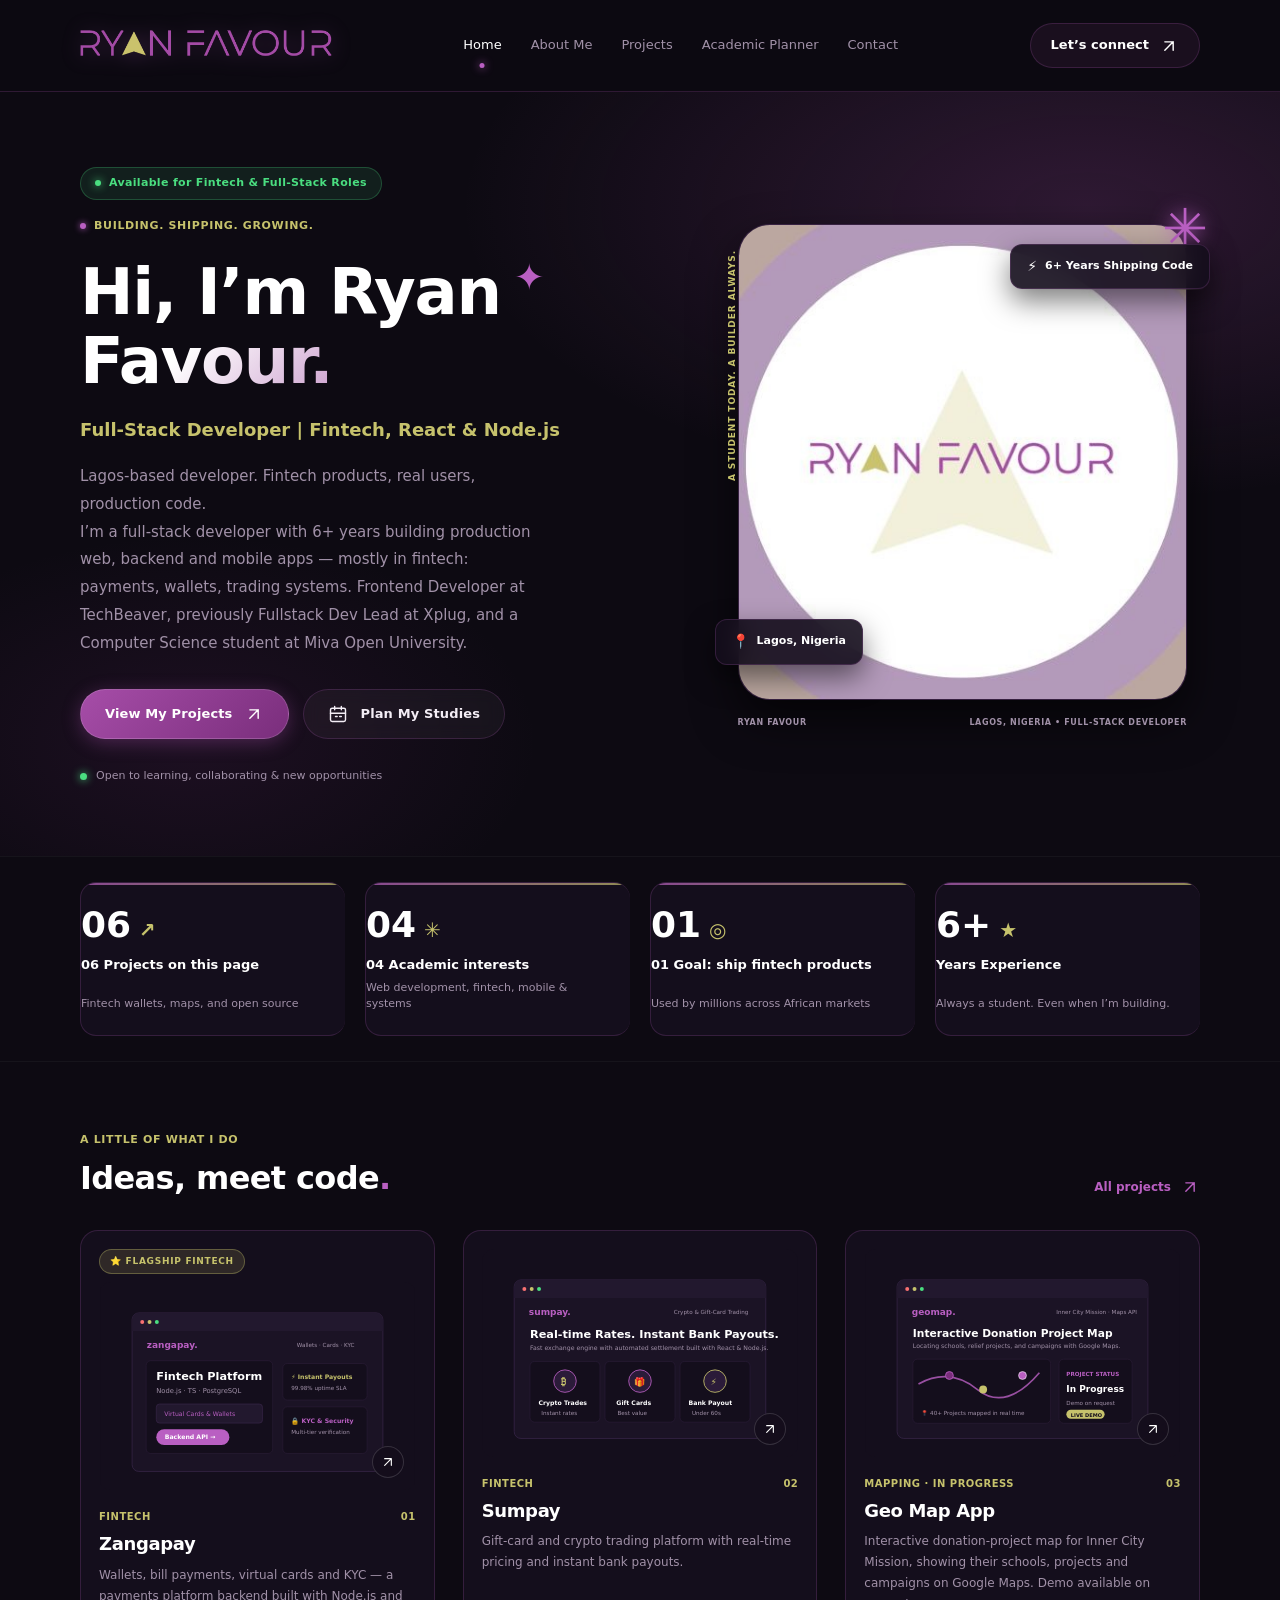
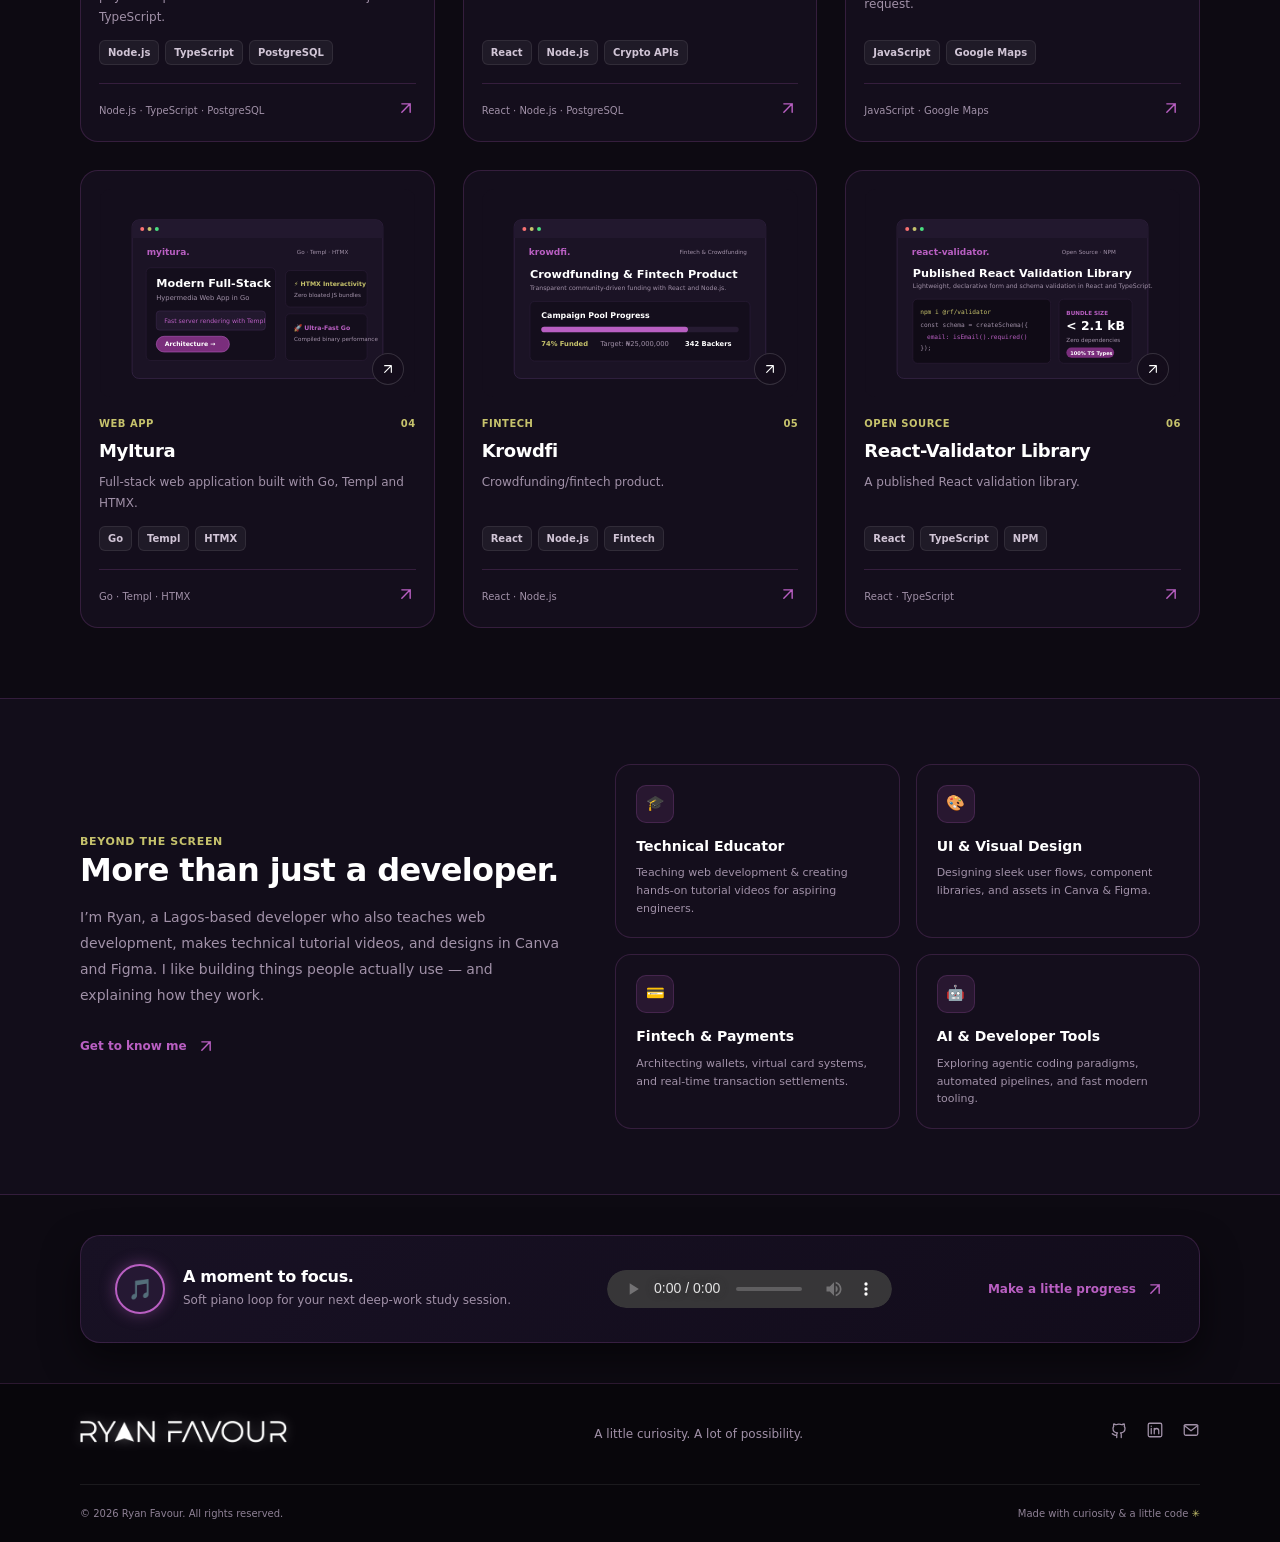
==== index.html @ 74efa4f0 "feat: rebrand portfolio and redesign layout - Rebrand site content for Ryan Favour - Redesign theme " ====
<!doctype html>
<html lang="en">
    <head>
        <meta charset="UTF-8" />
        <meta name="viewport" content="width=device-width, initial-scale=1.0" />
        <title>Ryan Favour — Full-Stack Developer | Fintech, React & Node.js</title>
        <meta
            name="description"
            content="Portfolio of Ryan Favour, a full-stack developer with 6+ years building fintech, web, and mobile products."
        />
        <meta
            property="og:title"
            content="Ryan Favour — Full-Stack Developer | Fintech, React & Node.js"
        />
        <meta
            property="og:description"
            content="Portfolio of Ryan Favour, a full-stack developer with 6+ years building fintech, web, and mobile products."
        />
        <meta property="og:type" content="website" />
        <meta name="twitter:card" content="summary_large_image" />
        <link rel="icon" href="images/badge.jpg" />
        <link rel="icon" href="images/favicon.svg" type="image/svg+xml" />
        <link rel="stylesheet" href="css/style.css" />
        <script src="js/script.js" defer></script>
    </head>
    <body>
        <a class="skip-link" href="#main">Skip to content</a>
        <header class="site-header">
            <div class="container nav-wrap">
                <a class="brand" href="/" aria-label="Ryan Favour">
                    <img src="images/logo.png" alt="Ryan Favour" class="site-logo" />
                </a>
                <button
                    class="menu-toggle"
                    aria-label="Open navigation"
                    aria-expanded="false"
                >
                    <svg
                        viewBox="0 0 24 24"
                        width="20"
                        height="20"
                        fill="none"
                        stroke="currentColor"
                        stroke-width="1.7"
                        stroke-linecap="round"
                        stroke-linejoin="round"
                        aria-hidden="true"
                    >
                        <path d="M4 6h16M4 12h16M4 18h16" />
                    </svg>
                </button>
                <nav aria-label="Main navigation">
                    <a href="/" aria-current="page">Home</a>
                    <a href="/html/about.html">About Me</a>
                    <a href="/html/projects.html">Projects</a>
                    <a href="/html/planner.html">Academic Planner</a>
                    <a href="/html/contact.html">Contact</a>
                </nav>
                <a class="nav-cta" href="/html/contact.html">
                    Let’s connect
                    <svg
                        viewBox="0 0 24 24"
                        width="20"
                        height="20"
                        fill="none"
                        stroke="currentColor"
                        stroke-width="1.7"
                        stroke-linecap="round"
                        stroke-linejoin="round"
                        aria-hidden="true"
                    >
                        <path d="M7 17 17 7M7 7h10v10" />
                    </svg>
                </a>
            </div>
        </header>
        <main id="main">
            <!-- Welcome Hero Section -->
            <section class="home-hero">
                <div class="container hero-grid">
                    <div class="hero-copy">
                        <div class="status-pill">
                            <span class="pulsing-dot"></span>
                            Available for Fintech &amp; Full-Stack Roles
                        </div>
                        <div class="eyebrow">
                            <span></span>BUILDING. SHIPPING. GROWING.
                        </div>
                        <h1>
                            Hi, I’m Ryan<span class="wave">✦</span><br /><span
                                class="surname"
                                >Favour<span class="blue-dot">.</span></span
                            >
                        </h1>
                        <div class="hero-role">
                            Full-Stack Developer | Fintech, React & Node.js
                        </div>
                        <p>
                            Lagos-based developer. Fintech products, real users, production code.<br />
                            I’m a full-stack developer with 6+ years building production web, backend and mobile apps — mostly in fintech: payments, wallets, trading systems. Frontend Developer at TechBeaver, previously Fullstack Dev Lead at Xplug, and a Computer Science student at Miva Open University.
                        </p>
                        <div class="hero-actions">
                            <a class="button primary" href="/html/projects.html">
                                View My Projects
                                <svg
                                    viewBox="0 0 24 24"
                                    width="20"
                                    height="20"
                                    fill="none"
                                    stroke="currentColor"
                                    stroke-width="1.7"
                                    stroke-linecap="round"
                                    stroke-linejoin="round"
                                    aria-hidden="true"
                                >
                                    <path d="M7 17 17 7M7 7h10v10" />
                                </svg>
                            </a>
                            <a class="button secondary" href="/html/planner.html">
                                <svg
                                    viewBox="0 0 24 24"
                                    width="20"
                                    height="20"
                                    fill="none"
                                    stroke="currentColor"
                                    stroke-width="1.7"
                                    stroke-linecap="round"
                                    stroke-linejoin="round"
                                    aria-hidden="true"
                                >
                                    <rect
                                        x="3"
                                        y="5"
                                        width="18"
                                        height="16"
                                        rx="2"
                                    />
                                    <path
                                        d="M16 3v4M8 3v4M3 11h18m-12 4h2m3 0h2"
                                    />
                                </svg>
                                Plan My Studies
                            </a>
                        </div>
                        <div class="hero-note">
                            <span class="status-dot"></span>Open to learning,
                            collaborating & new opportunities
                        </div>
                    </div>
                    <div class="portrait-wrap">
                        <div class="portrait-label">
                            A STUDENT TODAY. A BUILDER ALWAYS.
                        </div>
                        <div class="floating-badge badge-top">
                            <span class="badge-icon">⚡</span> 6+ Years Shipping Code
                        </div>
                        <img
                            class="portrait"
                            src="images/badge.jpg"
                            alt="Ryan Favour logo mark"
                            width="1024"
                            height="1024"
                            fetchpriority="high"
                        />
                        <div class="floating-badge badge-bottom">
                            <span class="badge-icon">📍</span> Lagos, Nigeria
                        </div>
                        <span class="portrait-spark">✳</span>
                        <div class="photo-caption">
                            <span>RYAN FAVOUR</span>
                            <span>LAGOS, NIGERIA • FULL-STACK DEVELOPER</span>
                        </div>
                    </div>
                </div>
            </section>

            <!-- Modular Metric Dashboard -->
            <section class="stats-strip">
                <div class="container stats-grid">
                    <div class="metric-tile">
                        <div>
                            <strong>06<span>↗</span></strong>
                            <div class="tile-title">06 Projects on this page</div>
                        </div>
                        <div class="tile-desc">Fintech wallets, maps, and open source</div>
                    </div>
                    <div class="metric-tile">
                        <div>
                            <strong>04<span>✳</span></strong>
                            <div class="tile-title">04 Academic interests</div>
                        </div>
                        <div class="tile-desc">Web development, fintech, mobile &amp; systems</div>
                    </div>
                    <div class="metric-tile">
                        <div>
                            <strong>01<span>◎</span></strong>
                            <div class="tile-title">01 Goal: ship fintech products</div>
                        </div>
                        <div class="tile-desc">Used by millions across African markets</div>
                    </div>
                    <div class="metric-tile">
                        <div>
                            <strong>6+<span>★</span></strong>
                            <div class="tile-title">Years Experience</div>
                        </div>
                        <div class="tile-desc">Always a student. Even when I’m building.</div>
                    </div>
                </div>
            </section>

            <!-- Featured Projects Bento Grid -->
            <section class="container section">
                <div class="section-heading">
                    <div>
                        <div class="eyebrow">A LITTLE OF WHAT I DO</div>
                        <h2>Ideas, meet code<span class="blue-dot">.</span></h2>
                    </div>
                    <a class="text-link" href="/html/projects.html">
                        All projects
                        <svg
                            viewBox="0 0 24 24"
                            width="20"
                            height="20"
                            fill="none"
                            stroke="currentColor"
                            stroke-width="1.7"
                            stroke-linecap="round"
                            stroke-linejoin="round"
                            aria-hidden="true"
                        >
                            <path d="M7 17 17 7M7 7h10v10" />
                        </svg>
                    </a>
                </div>
                <div class="project-grid">
                    <article class="project-card">
                        <span class="flagship-tag">⭐ FLAGSHIP FINTECH</span>
                        <a
                            href="/html/projects.html?project=0"
                            class="project-image-link"
                            aria-label="View Zangapay"
                        >
                            <img
                                src="images/project1.svg"
                                alt="Preview of Zangapay"
                                width="640"
                                height="420"
                                loading="lazy"
                            />
                            <span class="image-arrow">
                                <svg
                                    viewBox="0 0 24 24"
                                    width="20"
                                    height="20"
                                    fill="none"
                                    stroke="currentColor"
                                    stroke-width="1.7"
                                    stroke-linecap="round"
                                    stroke-linejoin="round"
                                    aria-hidden="true"
                                >
                                    <path d="M7 17 17 7M7 7h10v10" />
                                </svg>
                            </span>
                        </a>
                        <div class="project-meta">
                            <span>Fintech</span><span>01</span>
                        </div>
                        <h3>
                            <a href="/html/projects.html?project=0">Zangapay</a>
                        </h3>
                        <p>
                            Wallets, bill payments, virtual cards and KYC — a payments platform backend built with Node.js and TypeScript.
                        </p>
                        <div class="tech-badges">
                            <span class="tech-tag">Node.js</span>
                            <span class="tech-tag">TypeScript</span>
                            <span class="tech-tag">PostgreSQL</span>
                        </div>
                        <div class="project-bottom">
                            <span>Node.js · TypeScript · PostgreSQL</span>
                            <a
                                href="/html/projects.html?project=0"
                                aria-label="View Zangapay"
                            >
                                <svg
                                    viewBox="0 0 24 24"
                                    width="20"
                                    height="20"
                                    fill="none"
                                    stroke="currentColor"
                                    stroke-width="1.7"
                                    stroke-linecap="round"
                                    stroke-linejoin="round"
                                    aria-hidden="true"
                                >
                                    <path d="M7 17 17 7M7 7h10v10" />
                                </svg>
                            </a>
                        </div>
                    </article>
                    <article class="project-card">
                        <a
                            href="/html/projects.html?project=1"
                            class="project-image-link"
                            aria-label="View Sumpay"
                        >
                            <img
                                src="images/project2.svg"
                                alt="Preview of Sumpay"
                                width="640"
                                height="420"
                                loading="lazy"
                            />
                            <span class="image-arrow">
                                <svg
                                    viewBox="0 0 24 24"
                                    width="20"
                                    height="20"
                                    fill="none"
                                    stroke="currentColor"
                                    stroke-width="1.7"
                                    stroke-linecap="round"
                                    stroke-linejoin="round"
                                    aria-hidden="true"
                                >
                                    <path d="M7 17 17 7M7 7h10v10" />
                                </svg>
                            </span>
                        </a>
                        <div class="project-meta">
                            <span>Fintech</span><span>02</span>
                        </div>
                        <h3>
                            <a href="/html/projects.html?project=1">Sumpay</a>
                        </h3>
                        <p>
                            Gift-card and crypto trading platform with real-time pricing and instant bank payouts.
                        </p>
                        <div class="tech-badges">
                            <span class="tech-tag">React</span>
                            <span class="tech-tag">Node.js</span>
                            <span class="tech-tag">Crypto APIs</span>
                        </div>
                        <div class="project-bottom">
                            <span>React · Node.js · PostgreSQL</span>
                            <a
                                href="/html/projects.html?project=1"
                                aria-label="View Sumpay"
                            >
                                <svg
                                    viewBox="0 0 24 24"
                                    width="20"
                                    height="20"
                                    fill="none"
                                    stroke="currentColor"
                                    stroke-width="1.7"
                                    stroke-linecap="round"
                                    stroke-linejoin="round"
                                    aria-hidden="true"
                                >
                                    <path d="M7 17 17 7M7 7h10v10" />
                                </svg>
                            </a>
                        </div>
                    </article>
                    <article class="project-card">
                        <a
                            href="/html/projects.html?project=2"
                            class="project-image-link"
                            aria-label="View Geo Map App"
                        >
                            <img
                                src="images/project3.svg"
                                alt="Preview of Geo Map App"
                                width="640"
                                height="420"
                                loading="lazy"
                            />
                            <span class="image-arrow">
                                <svg
                                    viewBox="0 0 24 24"
                                    width="20"
                                    height="20"
                                    fill="none"
                                    stroke="currentColor"
                                    stroke-width="1.7"
                                    stroke-linecap="round"
                                    stroke-linejoin="round"
                                    aria-hidden="true"
                                >
                                    <path d="M7 17 17 7M7 7h10v10" />
                                </svg>
                            </span>
                        </a>
                        <div class="project-meta">
                            <span>Mapping · In Progress</span><span>03</span>
                        </div>
                        <h3>
                            <a href="/html/projects.html?project=2">Geo Map App</a>
                        </h3>
                        <p>
                            Interactive donation-project map for Inner City Mission, showing their schools, projects and campaigns on Google Maps. Demo available on request.
                        </p>
                        <div class="tech-badges">
                            <span class="tech-tag">JavaScript</span>
                            <span class="tech-tag">Google Maps</span>
                        </div>
                        <div class="project-bottom">
                            <span>JavaScript · Google Maps</span>
                            <a
                                href="/html/projects.html?project=2"
                                aria-label="View Geo Map App"
                            >
                                <svg
                                    viewBox="0 0 24 24"
                                    width="20"
                                    height="20"
                                    fill="none"
                                    stroke="currentColor"
                                    stroke-width="1.7"
                                    stroke-linecap="round"
                                    stroke-linejoin="round"
                                    aria-hidden="true"
                                >
                                    <path d="M7 17 17 7M7 7h10v10" />
                                </svg>
                            </a>
                        </div>
                    </article>
                    <article class="project-card">
                        <a
                            href="/html/projects.html?project=3"
                            class="project-image-link"
                            aria-label="View MyItura"
                        >
                            <img
                                src="images/project4.svg"
                                alt="Preview of MyItura"
                                width="640"
                                height="420"
                                loading="lazy"
                            />
                            <span class="image-arrow">
                                <svg
                                    viewBox="0 0 24 24"
                                    width="20"
                                    height="20"
                                    fill="none"
                                    stroke="currentColor"
                                    stroke-width="1.7"
                                    stroke-linecap="round"
                                    stroke-linejoin="round"
                                    aria-hidden="true"
                                >
                                    <path d="M7 17 17 7M7 7h10v10" />
                                </svg>
                            </span>
                        </a>
                        <div class="project-meta">
                            <span>Web app</span><span>04</span>
                        </div>
                        <h3>
                            <a href="/html/projects.html?project=3">MyItura</a>
                        </h3>
                        <p>
                            Full-stack web application built with Go, Templ and HTMX.
                        </p>
                        <div class="tech-badges">
                            <span class="tech-tag">Go</span>
                            <span class="tech-tag">Templ</span>
                            <span class="tech-tag">HTMX</span>
                        </div>
                        <div class="project-bottom">
                            <span>Go · Templ · HTMX</span>
                            <a
                                href="/html/projects.html?project=3"
                                aria-label="View MyItura"
                            >
                                <svg
                                    viewBox="0 0 24 24"
                                    width="20"
                                    height="20"
                                    fill="none"
                                    stroke="currentColor"
                                    stroke-width="1.7"
                                    stroke-linecap="round"
                                    stroke-linejoin="round"
                                    aria-hidden="true"
                                >
                                    <path d="M7 17 17 7M7 7h10v10" />
                                </svg>
                            </a>
                        </div>
                    </article>
                    <article class="project-card">
                        <a
                            href="/html/projects.html?project=4"
                            class="project-image-link"
                            aria-label="View Krowdfi"
                        >
                            <img
                                src="images/project5.svg"
                                alt="Preview of Krowdfi"
                                width="640"
                                height="420"
                                loading="lazy"
                            />
                            <span class="image-arrow">
                                <svg
                                    viewBox="0 0 24 24"
                                    width="20"
                                    height="20"
                                    fill="none"
                                    stroke="currentColor"
                                    stroke-width="1.7"
                                    stroke-linecap="round"
                                    stroke-linejoin="round"
                                    aria-hidden="true"
                                >
                                    <path d="M7 17 17 7M7 7h10v10" />
                                </svg>
                            </span>
                        </a>
                        <div class="project-meta">
                            <span>Fintech</span><span>05</span>
                        </div>
                        <h3>
                            <a href="/html/projects.html?project=4">Krowdfi</a>
                        </h3>
                        <p>
                            Crowdfunding/fintech product.
                        </p>
                        <div class="tech-badges">
                            <span class="tech-tag">React</span>
                            <span class="tech-tag">Node.js</span>
                            <span class="tech-tag">Fintech</span>
                        </div>
                        <div class="project-bottom">
                            <span>React · Node.js</span>
                            <a
                                href="/html/projects.html?project=4"
                                aria-label="View Krowdfi"
                            >
                                <svg
                                    viewBox="0 0 24 24"
                                    width="20"
                                    height="20"
                                    fill="none"
                                    stroke="currentColor"
                                    stroke-width="1.7"
                                    stroke-linecap="round"
                                    stroke-linejoin="round"
                                    aria-hidden="true"
                                >
                                    <path d="M7 17 17 7M7 7h10v10" />
                                </svg>
                            </a>
                        </div>
                    </article>
                    <article class="project-card">
                        <a
                            href="/html/projects.html?project=5"
                            class="project-image-link"
                            aria-label="View React-Validator Library"
                        >
                            <img
                                src="images/project6.svg"
                                alt="Preview of React-Validator Library"
                                width="640"
                                height="420"
                                loading="lazy"
                            />
                            <span class="image-arrow">
                                <svg
                                    viewBox="0 0 24 24"
                                    width="20"
                                    height="20"
                                    fill="none"
                                    stroke="currentColor"
                                    stroke-width="1.7"
                                    stroke-linecap="round"
                                    stroke-linejoin="round"
                                    aria-hidden="true"
                                >
                                    <path d="M7 17 17 7M7 7h10v10" />
                                </svg>
                            </span>
                        </a>
                        <div class="project-meta">
                            <span>Open source</span><span>06</span>
                        </div>
                        <h3>
                            <a href="/html/projects.html?project=5">React-Validator Library</a>
                        </h3>
                        <p>
                            A published React validation library.
                        </p>
                        <div class="tech-badges">
                            <span class="tech-tag">React</span>
                            <span class="tech-tag">TypeScript</span>
                            <span class="tech-tag">NPM</span>
                        </div>
                        <div class="project-bottom">
                            <span>React · TypeScript</span>
                            <a
                                href="/html/projects.html?project=5"
                                aria-label="View React-Validator Library"
                            >
                                <svg
                                    viewBox="0 0 24 24"
                                    width="20"
                                    height="20"
                                    fill="none"
                                    stroke="currentColor"
                                    stroke-width="1.7"
                                    stroke-linecap="round"
                                    stroke-linejoin="round"
                                    aria-hidden="true"
                                >
                                    <path d="M7 17 17 7M7 7h10v10" />
                                </svg>
                            </a>
                        </div>
                    </article>
                </div>
            </section>

            <!-- Creative Bento Grid ("More than just a developer") -->
            <section class="about-band">
                <div class="container about-band-grid">
                    <div>
                        <div class="eyebrow">BEYOND THE SCREEN</div>
                        <h2>More than just a developer.</h2>
                        <p>
                            I’m Ryan, a Lagos-based developer who also teaches web development, makes technical tutorial videos, and designs in Canva and Figma. I like building things people actually use — and explaining how they work.
                        </p>
                        <a class="text-link" href="/html/about.html">
                            Get to know me
                            <svg
                                viewBox="0 0 24 24"
                                width="20"
                                height="20"
                                fill="none"
                                stroke="currentColor"
                                stroke-width="1.7"
                                stroke-linecap="round"
                                stroke-linejoin="round"
                                aria-hidden="true"
                            >
                                <path d="M7 17 17 7M7 7h10v10" />
                            </svg>
                        </a>
                    </div>
                    <div class="bento-grid">
                        <div class="bento-card">
                            <div class="bento-card-icon">🎓</div>
                            <h4>Technical Educator</h4>
                            <p>Teaching web development &amp; creating hands-on tutorial videos for aspiring engineers.</p>
                        </div>
                        <div class="bento-card">
                            <div class="bento-card-icon">🎨</div>
                            <h4>UI &amp; Visual Design</h4>
                            <p>Designing sleek user flows, component libraries, and assets in Canva &amp; Figma.</p>
                        </div>
                        <div class="bento-card">
                            <div class="bento-card-icon">💳</div>
                            <h4>Fintech &amp; Payments</h4>
                            <p>Architecting wallets, virtual card systems, and real-time transaction settlements.</p>
                        </div>
                        <div class="bento-card">
                            <div class="bento-card-icon">🤖</div>
                            <h4>AI &amp; Developer Tools</h4>
                            <p>Exploring agentic coding paradigms, automated pipelines, and fast modern tooling.</p>
                        </div>
                    </div>
                </div>
            </section>

            <!-- Studio Lounge Audio Player Widget -->
            <section class="container">
                <div class="audio-card">
                    <div class="study-copy">
                        <div class="audio-disc">
                            <span class="disc-spin">🎵</span>
                        </div>
                        <div>
                            <h3>A moment to focus.</h3>
                            <p>Soft piano loop for your next deep-work study session.</p>
                        </div>
                    </div>
                    <audio
                        controls
                        preload="metadata"
                        aria-label="Play calm study music"
                    >
                        <source src="audio/study-music.wav" type="audio/wav" />
                        Your browser does not support audio playback.
                    </audio>
                    <a href="/html/planner.html" class="text-link">
                        Make a little progress
                        <svg
                            viewBox="0 0 24 24"
                            width="20"
                            height="20"
                            fill="none"
                            stroke="currentColor"
                            stroke-width="1.7"
                            stroke-linecap="round"
                            stroke-linejoin="round"
                            aria-hidden="true"
                        >
                            <path d="M7 17 17 7M7 7h10v10" />
                        </svg>
                    </a>
                </div>
            </section>
        </main>
        <footer>
            <div class="container footer-top">
                <a class="brand" href="/" aria-label="Ryan Favour">
                    <img src="images/logo.png" alt="Ryan Favour" class="site-logo" />
                </a>
                <p>A little curiosity. A lot of possibility.</p>
                <div class="socials">
                    <a
                        href="https://github.com/"
                        target="_blank"
                        rel="noopener"
                        aria-label="GitHub"
                    >
                        <svg
                            viewBox="0 0 24 24"
                            width="20"
                            height="20"
                            fill="none"
                            stroke="currentColor"
                            stroke-width="1.7"
                            stroke-linecap="round"
                            stroke-linejoin="round"
                            aria-hidden="true"
                        >
                            <path
                                d="M9 19c-4 1-4-2-6-2m12 5v-4c0-1-.2-2-1-2 4-.5 6-2 6-6a5 5 0 0 0-1-3c.4-1 .4-2 0-3-2 0-3 1-3 1a12 12 0 0 0-8 0S6 4 5 4c-.4 1-.4 2 0 3a5 5 0 0 0-1 3c0 4 2 5.5 6 6-.8.5-1 1-1 2v4"
                            />
                        </svg>
                    </a>
                    <a
                        href="https://www.linkedin.com/"
                        target="_blank"
                        rel="noopener"
                        aria-label="LinkedIn"
                    >
                        <svg
                            viewBox="0 0 24 24"
                            width="20"
                            height="20"
                            fill="none"
                            stroke="currentColor"
                            stroke-width="1.7"
                            stroke-linecap="round"
                            stroke-linejoin="round"
                            aria-hidden="true"
                        >
                            <rect x="3" y="3" width="18" height="18" rx="2" />
                            <path
                                d="M7 10v7M7 7v.1M11 17v-7m0 3c0-4 6-4 6 0v4"
                            />
                        </svg>
                    </a>
                    <a href="/html/contact.html" aria-label="Contact Ryan">
                        <svg
                            viewBox="0 0 24 24"
                            width="20"
                            height="20"
                            fill="none"
                            stroke="currentColor"
                            stroke-width="1.7"
                            stroke-linecap="round"
                            stroke-linejoin="round"
                            aria-hidden="true"
                        >
                            <rect x="3" y="5" width="18" height="14" rx="2" />
                            <path d="m3 6 9 7 9-7" />
                        </svg>
                    </a>
                </div>
            </div>
            <div class="container footer-bottom">
                <span>© <span class="year">2026</span> Ryan Favour. All rights reserved.</span>
                <span>Made with curiosity & a little code <span class="blue-star">✳</span></span>
            </div>
        </footer>
    </body>
</html>
---- css/style.css ----
/* Ryan Favour design system — Dark Mode. */
:root {
  --background: #0d0a12;
  --foreground: #f4eef6;
  --muted: #a191a8;
  --primary: #b95fc2;
  --primary-deep: #7A2E7C;
  --primary-soft: rgba(185, 95, 194, 0.12);
  --portrait: #171120;
  --accent: #C6C26C;
  --border: rgba(185, 95, 194, 0.2);
  --card: #140e1c;
  --card-hover: #1c1426;
  --success: #4ade80;
  --danger: #f87171;
  --shadow: 0 16px 36px rgba(0, 0, 0, 0.6), 0 0 24px rgba(166, 77, 168, 0.1);
  --font: system-ui, -apple-system, BlinkMacSystemFont, 'Segoe UI', Roboto, 'Helvetica Neue', Arial, sans-serif;
  --radius: 14px;
}
* { box-sizing: border-box; }
html { scroll-behavior: smooth; color-scheme: dark; }
body { margin: 0; color: var(--foreground); background: var(--background); font: 15px/1.7 var(--font); }
button,input,textarea,select { font: inherit; }
a { color: inherit; text-decoration: none; }
button,a,input,select,textarea { -webkit-tap-highlight-color: transparent; }
button { cursor: pointer; }
button:focus-visible,a:focus-visible { outline: 3px solid var(--primary); outline-offset: 5px; }
button svg,a svg { flex-shrink: 0; }
img { display: block; max-width: 100%; height: auto; }
h1,h2,h3,p { margin: 0; }
h1,h2,h3 { letter-spacing: -0.02em; line-height: 1.2; color: #ffffff; }
h2 { font-size: 32px; font-weight: 700; }
h3 { font-size: 19px; font-weight: 650; }
p { color: var(--muted); }
.container { width: min(1120px, calc(100% - 96px)); margin-inline: auto; }
.skip-link { position: fixed; top: -100px; left: 20px; z-index: 100; background: var(--primary-deep); color: #ffffff; padding: 10px 20px; border-radius: 9999px; }
.skip-link:focus { top: 10px; }
.site-header { background: rgba(13, 10, 18, 0.88); backdrop-filter: blur(14px); -webkit-backdrop-filter: blur(14px); border-bottom: 1px solid var(--border); position: sticky; top: 0; z-index: 20; }
.nav-wrap { height: 91px; display: flex; align-items: center; justify-content: space-between; gap: 25px; }
.brand { display: inline-flex; align-items: center; gap: 9px; font-size: 25px; line-height: 1; font-weight: 750; }
.site-logo { height: 34px; width: auto; max-width: 100%; display: block; object-fit: contain; filter: drop-shadow(0 2px 10px rgba(185, 95, 194, 0.3)); }
.brand-mark { display: inline-flex; position: relative; justify-content: center; align-items: center; width: 35px; height: 35px; border-radius: 10px; background: var(--primary-deep); color: #ffffff; font-size: 26px; }
.brand-mark span { color: var(--accent); }
.brand-dot { margin-left: -9px; color: var(--primary); }
nav { display: flex; align-items: center; gap: 29px; font-size: 13px; font-weight: 500; }
nav a { position: relative; padding: 34px 0; color: var(--muted); transition: color .2s; }
nav a:hover,nav a[aria-current] { color: #ffffff; }
nav a[aria-current]:after { content: ''; position: absolute; bottom: 23px; left: 50%; transform: translateX(-50%); width: 5px; height: 5px; border-radius: 50%; background: var(--primary); box-shadow: 0 0 8px var(--primary); }
.nav-cta { display: inline-flex; gap: 10px; align-items: center; font-size: 13px; font-weight: 600; border: 1px solid var(--border); padding: 10px 20px; border-radius: 9999px; color: #ffffff; background: rgba(185, 95, 194, 0.08); transition: all .25s ease; }
.nav-cta:hover { background: var(--primary); border-color: var(--primary); box-shadow: 0 0 16px rgba(185, 95, 194, 0.4); transform: translateY(-1px); }
.menu-toggle { display: none; background: none; border: 0; padding: 9px; color: #ffffff; }
.eyebrow { display: flex; align-items: center; gap: 8px; font-size: 11px; font-weight: 650; letter-spacing: 0.06em; line-height: 1.5; color: var(--accent); text-transform: uppercase; }
.eyebrow>span { width: 6px; height: 6px; border-radius: 50%; background: var(--primary); box-shadow: 0 0 6px var(--primary); }

/* Live Status Pill */
.status-pill { display: inline-flex; align-items: center; gap: 8px; background: rgba(74, 222, 128, 0.1); border: 1px solid rgba(74, 222, 128, 0.25); color: #4ade80; font-size: 11px; font-weight: 600; padding: 6px 14px; border-radius: 9999px; margin-bottom: 18px; letter-spacing: 0.03em; }
.pulsing-dot { width: 6px; height: 6px; border-radius: 50%; background: #4ade80; box-shadow: 0 0 8px #4ade80; animation: pulse 2s infinite; }
@keyframes pulse {
  0% { transform: scale(0.95); box-shadow: 0 0 0 0 rgba(74, 222, 128, 0.7); }
  70% { transform: scale(1); box-shadow: 0 0 0 6px rgba(74, 222, 128, 0); }
  100% { transform: scale(0.95); box-shadow: 0 0 0 0 rgba(74, 222, 128, 0); }
}

.home-hero { padding: 75px 0 70px; background: radial-gradient(ellipse 70% 55% at 85% 15%, rgba(166, 77, 168, 0.22) 0%, transparent 70%), radial-gradient(ellipse 45% 45% at 15% 85%, rgba(122, 46, 124, 0.15) 0%, transparent 60%); }
.hero-grid { display: grid; grid-template-columns: 1.2fr 1fr; gap: 74px; align-items: center; }
.hero-copy h1 { font-size: 64px; line-height: 1.08; font-weight: 750; margin: 24px 0 19px; }
.hero-copy h1 .surname { background: linear-gradient(135deg, #ffffff 40%, #cca0ce 100%); -webkit-background-clip: text; -webkit-text-fill-color: transparent; }
.wave { color: var(--primary); font-size: 37px; vertical-align: top; margin-left: 13px; display: inline-block; animation: welcome 1.6s ease-out; }
.blue-dot { color: var(--primary); }
.blue-star { color: var(--accent); }
.hero-role { font-size: 18px; font-weight: 600; margin-bottom: 17px; color: var(--accent); }
.hero-copy p { font-size: 15px; line-height: 1.85; max-width: 460px; color: var(--muted); }
.hero-actions { display: flex; align-items: center; gap: 14px; margin-top: 32px; }
.button { border-radius: 9999px; min-height: 48px; padding: 13px 24px; border: 1px solid transparent; display: inline-flex; align-items: center; justify-content: center; gap: 12px; font-size: 13px; font-weight: 650; letter-spacing: 0.01em; transition: all .25s ease; }
.button:hover { transform: translateY(-2px); }
.primary { background: linear-gradient(135deg, #A64DA8 0%, #7A2E7C 100%); color: #ffffff; box-shadow: 0 4px 18px rgba(166, 77, 168, 0.35); border-color: rgba(255, 255, 255, 0.15); }
.primary:hover { background: linear-gradient(135deg, #b95fc2 0%, #8c388e 100%); border-color: var(--accent); box-shadow: 0 8px 24px rgba(166, 77, 168, 0.5); }
.secondary { background: rgba(255, 255, 255, 0.04); border-color: var(--border); color: #f4eef6; backdrop-filter: blur(8px); }
.secondary:hover { background: var(--primary-soft); border-color: var(--primary); color: #ffffff; }
.hero-note { display: flex; gap: 9px; align-items: center; font-size: 11px; color: var(--muted); margin-top: 28px; }
.status-dot { width: 7px; height: 7px; border-radius: 50%; background: var(--success); box-shadow: 0 0 8px var(--success); flex-shrink: 0; }

/* Portrait wrap & Floating Tech Badges */
.portrait-wrap { position: relative; padding: 0 13px; }
.portrait { width: 100%; aspect-ratio: 1 / 1.06; object-fit: cover; border-radius: 32px; background: var(--portrait); border: 1px solid var(--border); box-shadow: 0 20px 45px rgba(0, 0, 0, 0.6); }
.portrait-label { font-size: 9px; font-weight: 600; letter-spacing: 0.1em; color: var(--accent); position: absolute; top: 26px; left: 0; transform: rotate(-90deg) translateX(-100%); transform-origin: top left; }
.floating-badge { position: absolute; display: inline-flex; align-items: center; gap: 8px; background: rgba(20, 14, 28, 0.9); border: 1px solid var(--border); backdrop-filter: blur(12px); color: #ffffff; font-size: 11px; font-weight: 650; padding: 10px 16px; border-radius: 12px; box-shadow: 0 12px 28px rgba(0, 0, 0, 0.5); z-index: 2; }
.floating-badge.badge-top { top: 20px; right: -10px; }
.floating-badge.badge-bottom { bottom: 65px; left: -10px; }
.badge-icon { font-size: 14px; }
.portrait-sticker { display: none; } /* Replaced with modern floating-badge */
.portrait-spark { position: absolute; top: -22px; right: -8px; color: var(--primary); font-size: 55px; line-height: 1; text-shadow: 0 0 18px var(--primary); }
.photo-caption { display: flex; justify-content: space-between; gap: 8px; margin-top: 16px; font-size: 8px; font-weight: 600; letter-spacing: 0.08em; color: var(--muted); }

/* Modular Stats Metric Tiles */
.stats-strip { background: transparent; padding-block: 25px; border-top: 1px solid rgba(255, 255, 255, 0.04); border-bottom: 1px solid rgba(255, 255, 255, 0.04); }
.stats-grid { display: grid; grid-template-columns: repeat(4, 1fr); gap: 20px; padding-block: 0; align-items: stretch; }
.metric-tile { background: var(--card); border: 1px solid var(--border); border-radius: 16px; padding: 22px 20px; position: relative; overflow: hidden; transition: all .25s ease; display: flex; flex-direction: column; justify-content: space-between; }
.metric-tile::before { content: ''; position: absolute; top: 0; left: 0; right: 0; height: 2px; background: linear-gradient(90deg, var(--primary), var(--accent)); opacity: 0.7; }
.metric-tile:hover { transform: translateY(-3px); border-color: rgba(185, 95, 194, 0.45); box-shadow: 0 12px 28px rgba(0, 0, 0, 0.5); }
.metric-tile strong { font-size: 36px; font-weight: 750; line-height: 1.1; color: #ffffff; }
.metric-tile strong span { font-size: 20px; color: var(--accent); margin-left: 8px; }
.metric-tile .tile-title { font-size: 13px; font-weight: 650; color: #ffffff; margin-top: 8px; }
.metric-tile .tile-desc { font-size: 11px; color: var(--muted); margin-top: 4px; line-height: 1.5; }
.stats-grid>div { border-right: none; padding-left: 0; }

.section { padding-block: 70px; }
.section-heading { display: flex; align-items: end; justify-content: space-between; gap: 22px; margin-bottom: 32px; }
.section-heading .eyebrow { margin-bottom: 11px; }
.text-link { display: inline-flex; align-items: center; gap: 9px; font-size: 12px; font-weight: 600; color: var(--primary); transition: all .2s; }
.text-link:hover { color: #ffffff; transform: translateX(3px); }

/* Projects Bento Grid */
.project-grid { display: grid; grid-template-columns: repeat(3, 1fr); gap: 28px; }
.project-card { min-width: 0; background: var(--card); border: 1px solid var(--border); border-radius: 18px; padding: 18px; transition: all .3s cubic-bezier(.16, 1, .3, 1); display: flex; flex-direction: column; position: relative; }
.project-card:hover { transform: translateY(-5px); border-color: rgba(185, 95, 194, 0.45); box-shadow: 0 20px 40px -10px rgba(0, 0, 0, 0.7), 0 0 20px rgba(166, 77, 168, 0.2); }
.flagship-tag { display: inline-flex; align-items: center; gap: 6px; background: rgba(198, 194, 108, 0.15); border: 1px solid rgba(198, 194, 108, 0.35); color: var(--accent); font-size: 9px; font-weight: 700; letter-spacing: 0.08em; padding: 4px 10px; border-radius: 9999px; margin-bottom: 8px; text-transform: uppercase; align-self: flex-start; }
.project-image-link { position: relative; display: block; overflow: hidden; border-radius: 12px; }
.project-image-link img { width: 100%; aspect-ratio: 1.52; object-fit: cover; transition: transform .35s; }
.project-card:hover img { transform: scale(1.035); }
.image-arrow { position: absolute; bottom: 12px; right: 12px; background: rgba(20, 14, 28, 0.85); border: 1px solid rgba(255, 255, 255, 0.15); backdrop-filter: blur(8px); width: 32px; height: 32px; border-radius: 50%; display: grid; place-items: center; color: #ffffff; }
.image-arrow svg { width: 16px; }
.project-meta { display: flex; justify-content: space-between; margin-top: 18px; font-size: 10px; font-weight: 600; color: var(--accent); letter-spacing: 0.05em; text-transform: uppercase; }
.project-card h3 { font-size: 18px; margin: 8px 0 10px; }
.project-card h3 a { color: #ffffff; transition: color .2s; }
.project-card h3 a:hover { color: var(--primary); }
.project-card p { font-size: 12px; line-height: 1.75; flex: 1; }
.tech-badges { display: flex; flex-wrap: wrap; gap: 6px; margin-top: 12px; }
.tech-tag { font-size: 10px; font-weight: 550; padding: 3px 8px; border-radius: 6px; background: rgba(255, 255, 255, 0.05); border: 1px solid rgba(255, 255, 255, 0.08); color: #d1c5d6; }
.project-bottom { display: flex; justify-content: space-between; align-items: center; margin-top: 18px; border-top: 1px solid var(--border); padding-top: 14px; font-size: 10px; color: var(--muted); }
.project-bottom a { color: var(--primary); transition: color .2s; }
.project-bottom a:hover { color: #ffffff; }

/* Creative Bento Grid ("More than just a developer") */
.about-band { background: #120d1a; border-top: 1px solid var(--border); border-bottom: 1px solid var(--border); padding: 65px 0; }
.about-band-grid { display: grid; grid-template-columns: 1fr 1.2fr; gap: 48px; align-items: center; }
.about-band-grid>.eyebrow { margin-bottom: 14px; }
.about-band h2 { font-size: 32px; }
.about-band p { font-size: 14px; margin: 16px 0 24px; line-height: 1.85; }
.bento-grid { display: grid; grid-template-columns: repeat(2, 1fr); gap: 16px; }
.bento-card { background: var(--card); border: 1px solid var(--border); border-radius: 16px; padding: 20px; transition: all .25s ease; }
.bento-card:hover { border-color: rgba(185, 95, 194, 0.45); transform: translateY(-3px); box-shadow: 0 10px 24px rgba(0, 0, 0, 0.4); }
.bento-card-icon { width: 38px; height: 38px; border-radius: 10px; background: var(--primary-soft); border: 1px solid var(--border); display: grid; place-items: center; margin-bottom: 12px; color: var(--accent); }
.bento-card h4 { font-size: 14px; font-weight: 650; color: #ffffff; margin: 0 0 6px; }
.bento-card p { font-size: 11px; line-height: 1.6; color: var(--muted); margin: 0; }

/* Studio Lounge Audio Player Widget */
.audio-card { background: linear-gradient(135deg, #181124 0%, #120c1b 100%); border: 1px solid var(--border); border-radius: 20px; padding: 28px 34px; box-shadow: 0 16px 36px rgba(0, 0, 0, 0.5); display: flex; justify-content: space-between; align-items: center; gap: 28px; margin-block: 40px; }
.audio-disc { width: 50px; height: 50px; border-radius: 50%; background: #251833; border: 2px solid var(--primary); display: grid; place-items: center; font-size: 20px; box-shadow: 0 0 16px rgba(185, 95, 194, 0.4); animation: slowSpin 14s linear infinite; flex-shrink: 0; }
@keyframes slowSpin { from { transform: rotate(0deg); } to { transform: rotate(360deg); } }
.study-copy { display: flex; align-items: center; gap: 18px; }
.study-copy h3 { font-size: 16px; }
.study-copy p { font-size: 12px; margin-top: 4px; }
.icon-box { display: inline-flex; width: 44px; height: 44px; align-items: center; justify-content: center; background: var(--primary-soft); border: 1px solid var(--border); border-radius: 12px; color: var(--primary); }
audio { height: 38px; width: 285px; max-width: 100%; border-radius: 9999px; }

/* Footer */
footer { background: #08060b; color: #ffffff; border-top: 1px solid var(--border); }
.footer-top { display: flex; justify-content: space-between; align-items: center; gap: 20px; padding-block: 36px; }
.footer-top .brand { font-size: 20px; color: #ffffff; }
.footer-top .site-logo { height: 28px; filter: brightness(0) invert(1) drop-shadow(0 0 6px rgba(255, 255, 255, 0.3)); }
.footer-top .brand-mark { width: 27px; height: 27px; font-size: 20px; border-radius: 6px; }
.footer-top p { font-size: 12px; color: var(--muted); }
.socials { display: flex; gap: 18px; }
.socials svg { width: 18px; }
.socials a { color: var(--muted); transition: color .2s, transform .2s; }
.socials a:hover { color: var(--accent); transform: translateY(-2px); }
.footer-bottom { border-top: 1px solid rgba(255, 255, 255, 0.08); display: flex; justify-content: space-between; gap: 16px; padding-block: 20px; font-size: 10px; color: #8e8095; }
.footer-bottom .blue-star { color: var(--accent); }

/* About Page Custom Components */
.page-intro { padding-block: 70px 45px; background: radial-gradient(ellipse 60% 45% at 50% 10%, rgba(166, 77, 168, 0.16) 0%, transparent 70%); }
.page-intro h1 { font-size: 48px; margin: 18px 0; max-width: 820px; }
.page-intro p { font-size: 15px; max-width: 660px; line-height: 1.8; }
.about-layout { display: grid; grid-template-columns: .8fr 1.2fr; gap: 75px; padding-block: 20px 30px; align-items: center; }
.about-photo img { border-radius: 28px; aspect-ratio: 1; object-fit: cover; border: 1px solid var(--border); box-shadow: 0 20px 45px rgba(0, 0, 0, 0.6); }
.about-photo>span { display: flex; justify-content: space-between; margin-top: 14px; font-size: 10px; font-weight: 600; letter-spacing: 0.08em; color: var(--accent); }
.about-layout h2 { margin-top: 14px; }
.about-layout p { font-size: 14px; margin-top: 16px; line-height: 1.85; }
.about-layout h3 { margin-top: 28px; color: #ffffff; }

/* Categorized Skills Cluster */
.skills-category-grid { display: grid; grid-template-columns: repeat(3, 1fr); gap: 24px; margin-top: 24px; }
.skill-category-card { background: var(--card); border: 1px solid var(--border); border-radius: 18px; padding: 24px; display: flex; flex-direction: column; transition: all .25s ease; }
.skill-category-card:hover { border-color: rgba(185, 95, 194, 0.45); transform: translateY(-3px); }
.skill-category-header { display: flex; align-items: center; gap: 10px; margin-bottom: 16px; padding-bottom: 12px; border-bottom: 1px solid rgba(255, 255, 255, 0.06); }
.skill-category-header h3 { font-size: 15px; font-weight: 700; color: #ffffff; margin: 0; }
.skill-category-icon { font-size: 18px; }
.skills-chips { display: flex; flex-wrap: wrap; gap: 8px; }
.skill-chip { display: inline-flex; align-items: center; background: rgba(185, 95, 194, 0.12); color: #f4eef6; font-size: 12px; font-weight: 600; padding: 7px 14px; border-radius: 9999px; border: 1px solid rgba(185, 95, 194, 0.25); transition: all .2s ease; }
.skill-chip:hover { border-color: var(--accent); background: rgba(198, 194, 108, 0.15); color: #ffffff; transform: translateY(-2px); box-shadow: 0 4px 14px rgba(198, 194, 108, 0.2); }

/* Credentials Table */
.info-band { background: #140e1c; border-top: 1px solid var(--border); border-bottom: 1px solid var(--border); padding-block: 55px; }
.table-scroll { overflow-x: auto; border: 1px solid var(--border); border-radius: 16px; }
table { width: 100%; border-collapse: collapse; text-align: left; font-size: 13px; white-space: nowrap; background: #140e1c; }
th,td { padding: 18px 24px; border-bottom: 1px solid rgba(255, 255, 255, 0.06); }
th { font-size: 11px; color: var(--accent); font-weight: 650; text-transform: uppercase; letter-spacing: 0.05em; background: #191124; }
td { color: #f4eef6; }
tbody tr:last-child td { border-bottom: 0; }
tbody tr:hover { background: rgba(185, 95, 194, 0.06); }
.badge-status { display: inline-flex; align-items: center; gap: 6px; font-size: 11px; font-weight: 600; padding: 4px 12px; border-radius: 9999px; }
.badge-status.active { background: rgba(74, 222, 128, 0.12); color: #4ade80; border: 1px solid rgba(74, 222, 128, 0.3); }
.badge-status.completed { background: rgba(185, 95, 194, 0.12); color: #d896de; border: 1px solid rgba(185, 95, 194, 0.3); }

/* Interactive Cards for Hobbies & Academic Interests */
.hobbies-grid { display: grid; grid-template-columns: 1fr 1fr; gap: 40px; }
.hobbies-grid h2 { margin-top: 10px; margin-bottom: 20px; }
.tile-list { display: grid; grid-template-columns: 1fr 1fr; gap: 14px; margin-top: 18px; }
.tile-item { background: var(--card); border: 1px solid var(--border); border-radius: 14px; padding: 16px; display: flex; align-items: center; gap: 12px; font-size: 13px; font-weight: 600; color: #f4eef6; transition: all .2s; }
.tile-item:hover { border-color: rgba(185, 95, 194, 0.45); transform: translateY(-2px); }
.tile-icon { font-size: 18px; }

/* Projects Page Enhancements */
.projects-section { padding-block: 15px 55px; }
.project-cta { background: #140e1c; border-top: 1px solid var(--border); border-bottom: 1px solid var(--border); padding-block: 45px; }
.project-cta>.container { display: flex; align-items: center; justify-content: space-between; gap: 30px; }
.project-cta h2 { font-size: 28px; margin-top: 12px; }
.project-detail { border-top: 1px solid var(--border); padding-block: 40px 60px; scroll-margin-top: 110px; }
.project-detail h2 { margin-bottom: 14px; }
.project-detail p { margin-bottom: 22px; max-width: 650px; }
.demo-resources { display: grid; grid-template-columns: repeat(3,1fr); gap: 20px; margin-top: 22px; }
.demo-item { border: 1px solid var(--border); border-radius: 14px; padding: 22px; background: var(--card); }
.demo-item h3 { margin-bottom: 10px; color: #ffffff; }
.demo-item p { font-size: 13px; margin: 0; color: var(--muted); }
.demo-item summary { font-weight: 600; cursor: pointer; color: #ffffff; }
.demo-item ul { font-size: 13px; color: var(--muted); padding-left: 18px; }

/* Planner Page Linear/Workspace Style */
.planner-layout { display: grid; grid-template-columns: minmax(0,1fr) 300px; gap: 40px; padding-block: 15px 75px; }
.planner-heading { display: flex; justify-content: space-between; align-items: center; border-bottom: 1px solid var(--border); padding-bottom: 23px; }
.planner-heading h2 { font-size: 24px; }
.planner-heading>span { font-size: 12px; color: var(--accent); font-weight: 600; }
.quick-tasks { display: flex; align-items: center; flex-wrap: wrap; gap: 8px; margin-top: 18px; margin-bottom: 8px; font-size: 11px; }
.quick-task-label { color: var(--muted); font-weight: 600; }
.quick-chip { background: rgba(185, 95, 194, 0.1); border: 1px solid var(--border); color: #d6cad8; padding: 4px 10px; border-radius: 9999px; font-size: 11px; cursor: pointer; transition: all .2s; }
.quick-chip:hover { background: var(--primary-soft); color: #ffffff; border-color: var(--primary); }
.task-form { display: grid; grid-template-columns: minmax(0,1fr) 140px auto; align-items: end; gap: 12px; margin-block: 25px 30px; }
.field { display: flex; flex-direction: column; min-width: 0; }
.field label { font-size: 12px; font-weight: 600; margin-bottom: 8px; color: #f4eef6; }
input,textarea,select { border: 1px solid var(--border); border-radius: 12px; background: #16101f; color: #ffffff; padding: 12px 16px; width: 100%; min-height: 48px; font-size: 13px; outline: none; transition: all .2s; }
textarea { resize: vertical; }
input:focus,textarea:focus,select:focus { border-color: var(--primary); box-shadow: 0 0 0 3px rgba(185, 95, 194, 0.25); background: #1c1426; }
input::placeholder,textarea::placeholder { color: #6f6277; }
input[aria-invalid="true"],textarea[aria-invalid="true"] { border-color: var(--danger); box-shadow: 0 0 0 3px rgba(248, 113, 113, 0.2); }
.task-form .button { padding-inline: 22px; }
.task-tabs { display: flex; gap: 24px; border-bottom: 1px solid var(--border); }
.task-tabs button { padding: 12px 0; border: 0; border-bottom: 2px solid transparent; color: var(--muted); background: none; font-size: 13px; font-weight: 600; transition: color .2s; }
.task-tabs button.selected { color: #ffffff; border-bottom-color: var(--primary); }
.task-list { list-style: none; padding: 0; margin: 0; }
.task-item { display: flex; align-items: center; gap: 14px; border-bottom: 1px solid rgba(255, 255, 255, 0.06); padding: 18px 0; }
.task-item input { width: 18px; min-height: 18px; height: 18px; accent-color: var(--primary); flex-shrink: 0; }
.task-item .task-content { min-width: 0; flex: 1; }
.task-title { font-size: 14px; color: #f4eef6; overflow-wrap: anywhere; }
.task-item.completed .task-title { text-decoration: line-through; color: #76697d; }
.task-category { font-size: 10px; color: var(--accent); font-weight: 600; text-transform: uppercase; letter-spacing: 0.05em; display: block; margin-top: 2px; }
.delete-task { display: grid; place-items: center; width: 34px; height: 34px; background: none; color: var(--muted); border: 0; border-radius: 8px; transition: all .2s; }
.delete-task:hover { background: rgba(248, 113, 113, 0.15); color: var(--danger); }
.empty-state { padding: 62px 25px; text-align: center; }
.empty-icon { display: inline-flex; justify-content: center; align-items: center; width: 60px; height: 60px; border-radius: 50%; background: var(--primary-soft); border: 1px solid var(--border); color: var(--primary); margin-bottom: 18px; }
.empty-icon svg { width: 26px; height: 26px; }
.empty-state h3 { margin-bottom: 9px; }
.empty-state p { font-size: 13px; max-width: 320px; margin-inline: auto; color: var(--muted); }
.progress-summary { padding: 26px; border: 1px solid var(--border); border-radius: 18px; background: var(--card); }
.progress-summary>strong { display: block; font-size: 48px; font-weight: 700; margin-block: 18px 15px; line-height: 1.2; color: #ffffff; }
.summary-numbers { display: flex; gap: 40px; margin-top: 25px; }
.summary-numbers div { display: flex; flex-direction: column; }
.summary-numbers strong { font-size: 24px; color: #ffffff; }
.summary-numbers span { font-size: 11px; color: var(--muted); }
.study-tip { padding: 26px; background: var(--card); border: 1px solid var(--border); border-radius: 18px; margin-top: 20px; }
.study-tip .icon-box { background: var(--primary-soft); margin-bottom: 15px; }
.study-tip h3 { font-size: 15px; margin-bottom: 12px; }
.study-tip p { font-size: 13px; line-height: 1.7; }
.study-tip>span:last-child { display: block; font-size: 9px; font-weight: 600; letter-spacing: 0.08em; color: var(--accent); margin-top: 20px; }
.session-note { font-size: 11px; padding: 15px 5px; color: #76697d; }

/* Contact Page Collaboration Portal */
.contact-layout { display: grid; grid-template-columns: 1fr 1.2fr; gap: 80px; padding-block: 20px 75px; }
.large-icon { width: 65px; height: 65px; display: grid; place-items: center; background: var(--primary-soft); border: 1px solid var(--border); border-radius: 16px; margin-bottom: 24px; color: var(--primary); }
.large-icon svg { width: 29px; height: 29px; }
.contact-copy h2 { line-height: 1.3; }
.contact-copy>p { font-size: 14px; margin-top: 20px; line-height: 1.8; }
.contact-topics { display: flex; flex-direction: column; gap: 14px; margin-top: 28px; font-size: 13px; font-weight: 550; color: #f4eef6; }
.contact-topics>span { display: flex; gap: 11px; align-items: center; }
.contact-topics svg { width: 17px; color: var(--accent); }
.contact-note { display: flex; align-items: center; gap: 9px; font-size: 11px; margin-top: 35px; color: var(--muted); }
.availability-card { background: var(--card); border: 1px solid var(--border); border-radius: 18px; padding: 22px 24px; margin-top: 28px; }
.avail-item { display: flex; align-items: center; gap: 12px; padding: 10px 0; border-bottom: 1px solid rgba(255, 255, 255, 0.05); font-size: 12px; color: #ffffff; }
.avail-item:last-child { border-bottom: 0; }
.avail-item svg { color: var(--accent); width: 16px; flex-shrink: 0; }
.contact-form { border: 1px solid var(--border); border-radius: 20px; padding: 34px; background: var(--card); box-shadow: var(--shadow); }
.contact-form h2 { font-size: 24px; margin-bottom: 25px; }
.contact-form .field { margin-bottom: 18px; }
.contact-fields { display: grid; grid-template-columns: 1fr 1fr; gap: 18px; }
.field-error { font-size: 11px; color: var(--danger); margin-top: 6px; min-height: 0; }
.form-note { font-size: 11px; margin-top: 15px; color: var(--muted); }
.form-success { padding: 16px; border-radius: 12px; background: rgba(74, 222, 128, 0.12); border: 1px solid rgba(74, 222, 128, 0.3); color: #4ade80; font-size: 13px; margin-top: 18px; }
.muted { color: var(--muted); font-size: 12px; }
[hidden] { display: none !important; }
@keyframes welcome { from { transform: rotate(-45deg) scale(.7); opacity: 0; } to { transform: rotate(0) scale(1); opacity: 1; } }

/* Tablet */
@media (max-width: 1000px) {
 .container { width: calc(100% - 64px); }
 nav { gap: 19px; } .nav-cta { display: none; }
 .hero-grid { gap: 40px; } .hero-copy h1 { font-size: 52px; }
 .hero-actions { flex-wrap: wrap; } .hero-note { font-size: 10px; }
 .stats-grid { grid-template-columns: 1fr 1fr; gap: 16px; }
 .bento-grid { grid-template-columns: 1fr 1fr; }
 .skills-category-grid { grid-template-columns: 1fr; gap: 20px; }
 .audio-card { flex-wrap: wrap; }
 .about-band-grid { grid-template-columns: 1fr; }
 .planner-layout { gap: 25px; grid-template-columns: minmax(0,1fr) 240px; }
 .task-form { grid-template-columns: minmax(0,1fr) 130px; } .task-form .button { grid-column: 1 / -1; justify-self: start; }
 .contact-layout { gap: 45px; } .contact-fields { grid-template-columns: 1fr; gap: 0; }
}
/* Mobile */
@media (max-width: 700px) {
 .container { width: calc(100% - 40px); }
 .nav-wrap { height: 72px; } .brand { font-size: 23px; } .site-logo { height: 26px; }
 .menu-toggle { display: block; }
 nav { display: none; position: absolute; left: 20px; right: 20px; top: 76px; background: #140e1c; padding: 18px 24px; border: 1px solid var(--border); border-radius: 16px; box-shadow: var(--shadow); }
 nav.open { display: flex; flex-direction: column; gap: 0; align-items: stretch; }
 nav a { padding: 13px 0; border-bottom: 1px solid rgba(255, 255, 255, 0.05); } nav a:last-child { border-bottom: 0; }
 nav a[aria-current]:after { left: auto; right: 5px; bottom: 21px; transform: none; }
 .home-hero { padding: 45px 0 38px; }
 .hero-grid { grid-template-columns: 1fr; gap: 39px; }
 .hero-copy h1 { font-size: 44px; margin-block: 20px 16px; }
 .hero-copy .wave { display: none; }
 .hero-role { font-size: 17px; } .hero-copy p { font-size: 14px; }
 .hero-actions { gap: 10px; } .button { padding-inline: 18px; }
 .hero-note { font-size: 10px; margin-top: 20px; }
 .portrait-wrap { max-width: 420px; width: calc(100% - 24px); margin-inline: auto; padding: 0 9px; }
 .portrait { aspect-ratio: 1 / .72; border-radius: 24px; object-position: center 35%; }
 .portrait-spark { font-size: 46px; top: -15px; right: 0; }
 .floating-badge.badge-top { top: 10px; right: 5px; padding: 8px 12px; font-size: 10px; }
 .floating-badge.badge-bottom { bottom: 25px; left: 5px; padding: 8px 12px; font-size: 10px; }
 .photo-caption { font-size: 7px; }
 .stats-grid { grid-template-columns: 1fr; gap: 14px; }
 .section { padding-block: 45px; } h2 { font-size: 27px; }
 .section-heading { gap: 15px; align-items: center; } .section-heading .text-link { white-space: nowrap; font-size: 11px; gap: 6px; }
 .project-grid { grid-template-columns: 1fr; gap: 24px; }
 .project-card p { font-size: 13px; } .project-card h3 { font-size: 20px; }
 .about-band { padding: 45px 0; }
 .bento-grid { grid-template-columns: 1fr; }
 .audio-card { flex-direction: column; text-align: center; gap: 20px; padding: 24px 20px; }
 .study-copy { flex-direction: column; text-align: center; }
 audio { width: 100%; }
 .footer-top { flex-wrap: wrap; padding-block: 28px; gap: 18px; }
 .footer-top p { order: 3; width: 100%; } .footer-bottom { flex-direction: column; gap: 8px; }
 .page-intro { padding-block: 45px 32px; }
 .page-intro h1 { font-size: 36px; }
 .page-intro p { font-size: 14px; }
 .about-layout { grid-template-columns: 1fr; gap: 32px; }
 .about-photo { max-width: 380px; margin-inline: auto; }
 .skills-category-grid { grid-template-columns: 1fr; gap: 20px; }
 .hobbies-grid { grid-template-columns: 1fr; gap: 35px; }
 .tile-list { grid-template-columns: 1fr; }
 .project-cta>.container { align-items: start; flex-direction: column; }
 .demo-resources { grid-template-columns: 1fr; }
 .planner-layout { grid-template-columns: 1fr; gap: 28px; padding-bottom: 40px; }
 .task-form { grid-template-columns: 1fr 125px; }
 .task-form>.field:first-child { grid-column: 1 / -1; }
 .task-form .button { grid-column: auto; align-self: end; justify-self: stretch; }
 .empty-state { padding-block: 40px; }
 .planner-aside { display: grid; grid-template-columns: 1fr; }
 .contact-layout { grid-template-columns: 1fr; gap: 32px; padding-block: 0 40px; }
 .contact-copy h2 { font-size: 27px; } .large-icon { display: none; }
 .contact-note { margin-top: 20px; } .contact-form { padding: 24px; }
 .contact-fields { grid-template-columns: 1fr; }
}
@media (prefers-reduced-motion: reduce) { html { scroll-behavior: auto; } *,*::before,*::after { animation: none !important; transition: none !important; } }
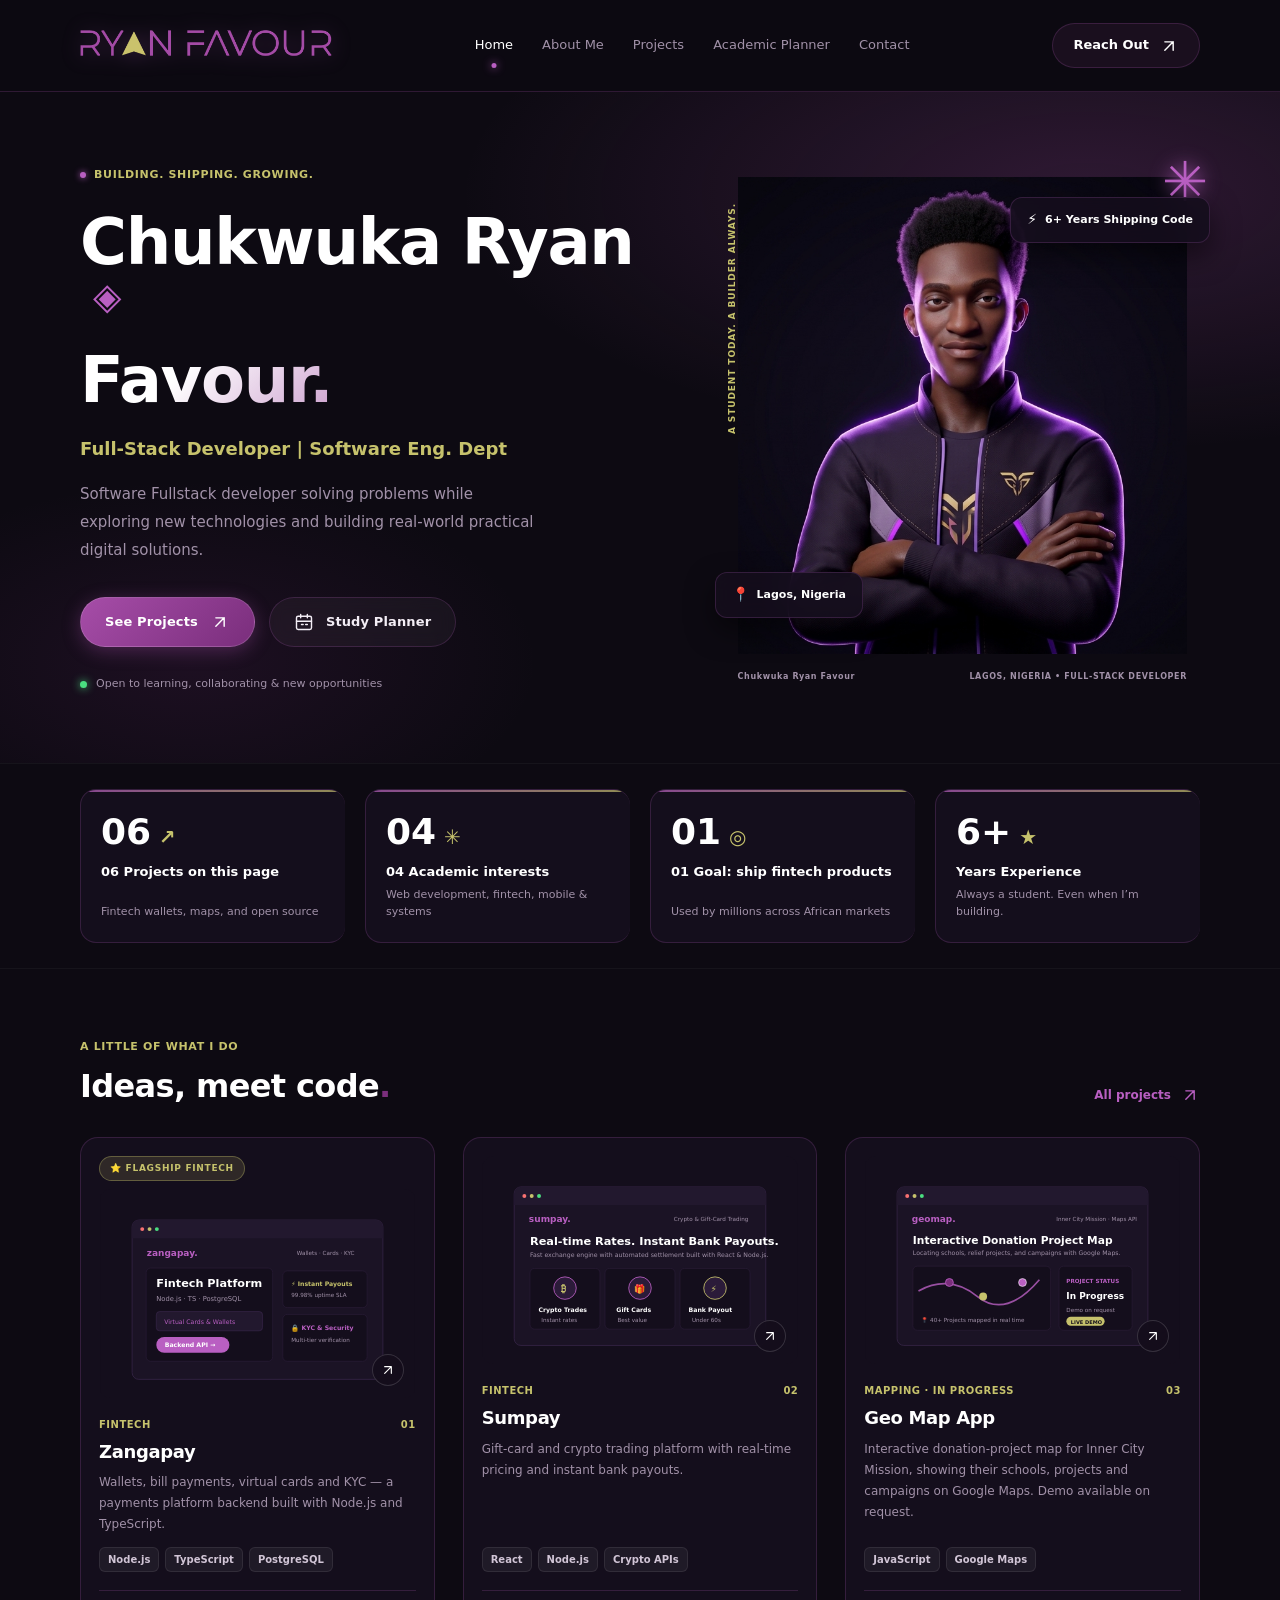
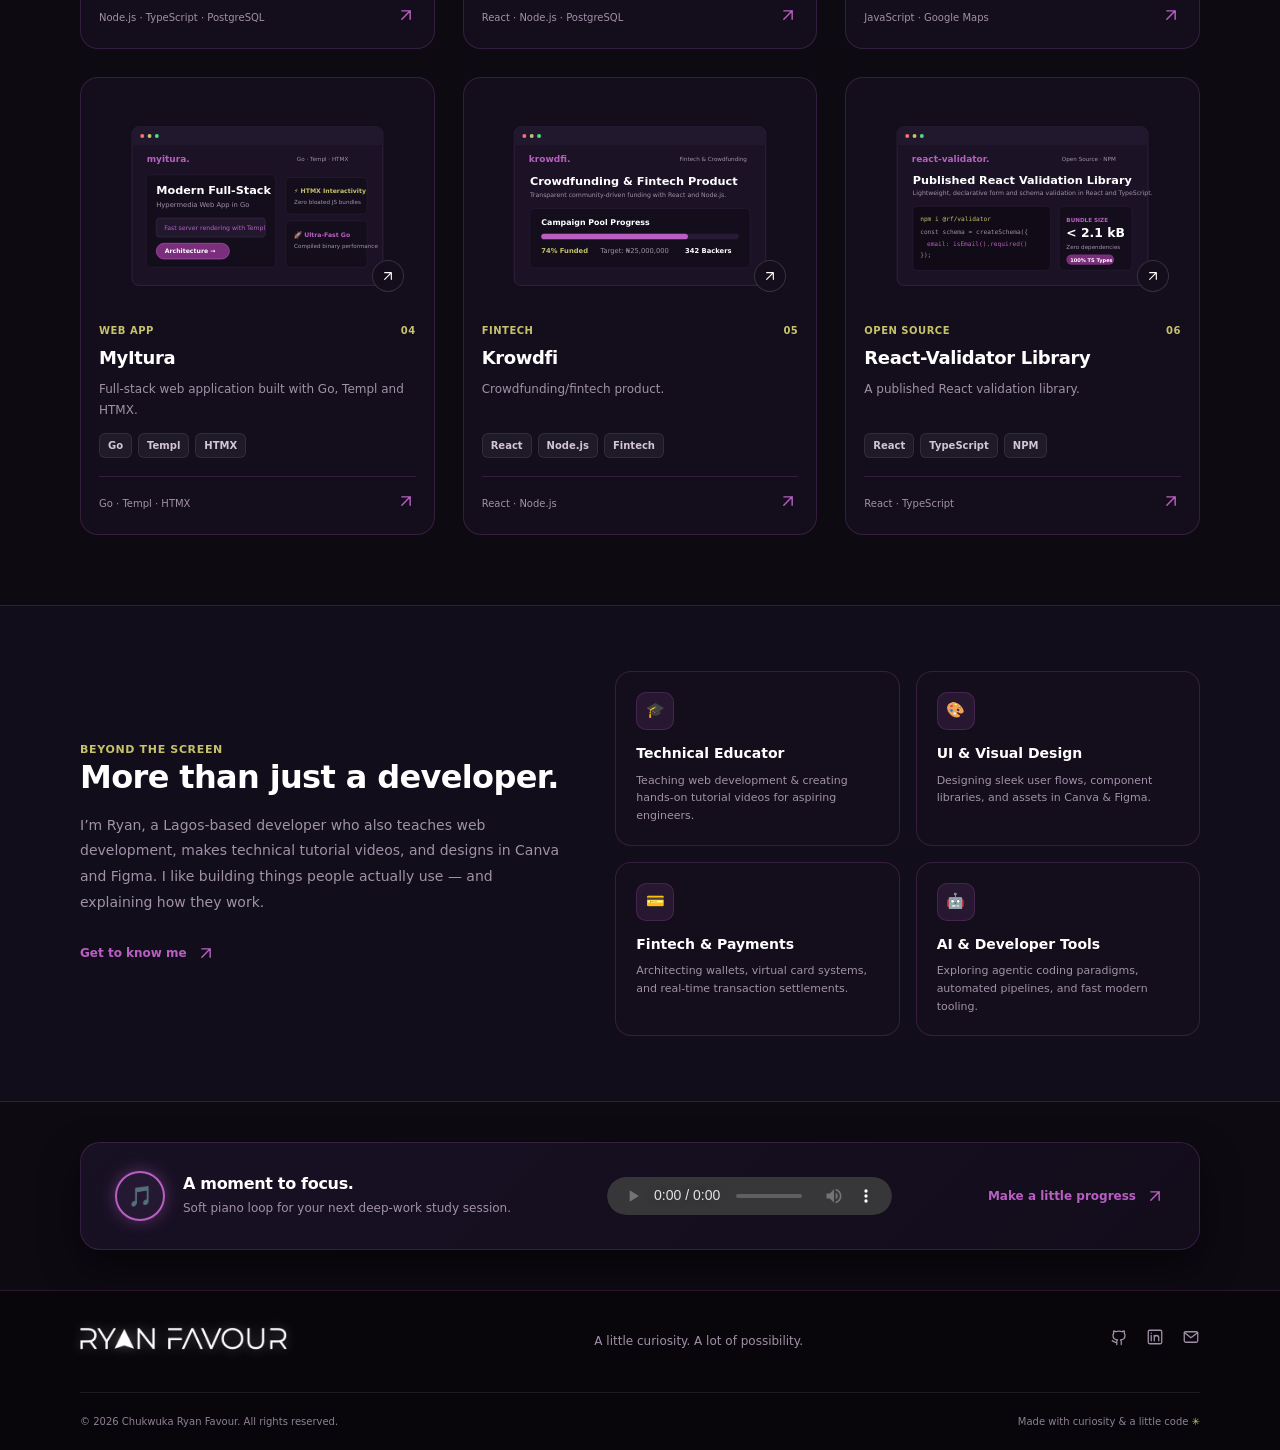
==== commit 72ddad0a: "style: format code and update hero image assets - Format HTML and CSS files for consistent spacing -" ====
--- a/index.html
+++ b/index.html
@@ -3,18 +3,21 @@
     <head>
         <meta charset="UTF-8" />
         <meta name="viewport" content="width=device-width, initial-scale=1.0" />
-        <title>Ryan Favour — Full-Stack Developer | Fintech, React & Node.js</title>
+        <title>
+            Chukwuka Ryan Favour — Full-Stack Developer | Fintech, React &
+            Node.js
+        </title>
         <meta
             name="description"
-            content="Portfolio of Ryan Favour, a full-stack developer with 6+ years building fintech, web, and mobile products."
+            content="Portfolio of Chukwuka Ryan Favour, a full-stack developer with 6+ years building fintech, web, and mobile products."
         />
         <meta
             property="og:title"
-            content="Ryan Favour — Full-Stack Developer | Fintech, React & Node.js"
+            content="Chukwuka Ryan Favour — Full-Stack Developer | Fintech, React & Node.js"
         />
         <meta
             property="og:description"
-            content="Portfolio of Ryan Favour, a full-stack developer with 6+ years building fintech, web, and mobile products."
+            content="Portfolio of Chukwuka Ryan Favour, a full-stack developer with 6+ years building fintech, web, and mobile products."
         />
         <meta property="og:type" content="website" />
         <meta name="twitter:card" content="summary_large_image" />
@@ -27,8 +30,12 @@
         <a class="skip-link" href="#main">Skip to content</a>
         <header class="site-header">
             <div class="container nav-wrap">
-                <a class="brand" href="/" aria-label="Ryan Favour">
-                    <img src="images/logo.png" alt="Ryan Favour" class="site-logo" />
+                <a class="brand" href="/" aria-label="Chukwuka Ryan Favour">
+                    <img
+                        src="images/logo.png"
+                        alt="Chukwuka Ryan Favour"
+                        class="site-logo"
+                    />
                 </a>
                 <button
                     class="menu-toggle"
@@ -57,7 +64,7 @@
                     <a href="/html/contact.html">Contact</a>
                 </nav>
                 <a class="nav-cta" href="/html/contact.html">
-                    Let’s connect
+                    Reach Out
                     <svg
                         viewBox="0 0 24 24"
                         width="20"
@@ -79,29 +86,29 @@
             <section class="home-hero">
                 <div class="container hero-grid">
                     <div class="hero-copy">
-                        <div class="status-pill">
-                            <span class="pulsing-dot"></span>
-                            Available for Fintech &amp; Full-Stack Roles
-                        </div>
                         <div class="eyebrow">
                             <span></span>BUILDING. SHIPPING. GROWING.
                         </div>
                         <h1>
-                            Hi, I’m Ryan<span class="wave">✦</span><br /><span
+                            Chukwuka Ryan<span class="wave">◈</span><br /><span
                                 class="surname"
                                 >Favour<span class="blue-dot">.</span></span
                             >
                         </h1>
                         <div class="hero-role">
-                            Full-Stack Developer | Fintech, React & Node.js
+                            Full-Stack Developer | Software Eng. Dept
                         </div>
                         <p>
-                            Lagos-based developer. Fintech products, real users, production code.<br />
-                            I’m a full-stack developer with 6+ years building production web, backend and mobile apps — mostly in fintech: payments, wallets, trading systems. Frontend Developer at TechBeaver, previously Fullstack Dev Lead at Xplug, and a Computer Science student at Miva Open University.
+                            Software Fullstack developer solving problems while
+                            exploring new technologies and building real-world
+                            practical digital solutions.
                         </p>
                         <div class="hero-actions">
-                            <a class="button primary" href="/html/projects.html">
-                                View My Projects
+                            <a
+                                class="button primary"
+                                href="/html/projects.html"
+                            >
+                                See Projects
                                 <svg
                                     viewBox="0 0 24 24"
                                     width="20"
@@ -116,7 +123,10 @@
                                     <path d="M7 17 17 7M7 7h10v10" />
                                 </svg>
                             </a>
-                            <a class="button secondary" href="/html/planner.html">
+                            <a
+                                class="button secondary"
+                                href="/html/planner.html"
+                            >
                                 <svg
                                     viewBox="0 0 24 24"
                                     width="20"
@@ -139,7 +149,7 @@
                                         d="M16 3v4M8 3v4M3 11h18m-12 4h2m3 0h2"
                                     />
                                 </svg>
-                                Plan My Studies
+                                Study Planner
                             </a>
                         </div>
                         <div class="hero-note">
@@ -152,12 +162,13 @@
                             A STUDENT TODAY. A BUILDER ALWAYS.
                         </div>
                         <div class="floating-badge badge-top">
-                            <span class="badge-icon">⚡</span> 6+ Years Shipping Code
+                            <span class="badge-icon">⚡</span> 6+ Years Shipping
+                            Code
                         </div>
                         <img
                             class="portrait"
-                            src="images/badge.jpg"
-                            alt="Ryan Favour logo mark"
+                            src="images/ryan-favour-3d-me-half.jpeg"
+                            alt="Chukwuka Ryan Favour logo mark"
                             width="1024"
                             height="1024"
                             fetchpriority="high"
@@ -167,7 +178,7 @@
                         </div>
                         <span class="portrait-spark">✳</span>
                         <div class="photo-caption">
-                            <span>RYAN FAVOUR</span>
+                            <span>Chukwuka Ryan Favour</span>
                             <span>LAGOS, NIGERIA • FULL-STACK DEVELOPER</span>
                         </div>
                     </div>
@@ -180,30 +191,42 @@
                     <div class="metric-tile">
                         <div>
                             <strong>06<span>↗</span></strong>
-                            <div class="tile-title">06 Projects on this page</div>
-                        </div>
-                        <div class="tile-desc">Fintech wallets, maps, and open source</div>
+                            <div class="tile-title">
+                                06 Projects on this page
+                            </div>
+                        </div>
+                        <div class="tile-desc">
+                            Fintech wallets, maps, and open source
+                        </div>
                     </div>
                     <div class="metric-tile">
                         <div>
                             <strong>04<span>✳</span></strong>
                             <div class="tile-title">04 Academic interests</div>
                         </div>
-                        <div class="tile-desc">Web development, fintech, mobile &amp; systems</div>
+                        <div class="tile-desc">
+                            Web development, fintech, mobile &amp; systems
+                        </div>
                     </div>
                     <div class="metric-tile">
                         <div>
                             <strong>01<span>◎</span></strong>
-                            <div class="tile-title">01 Goal: ship fintech products</div>
-                        </div>
-                        <div class="tile-desc">Used by millions across African markets</div>
+                            <div class="tile-title">
+                                01 Goal: ship fintech products
+                            </div>
+                        </div>
+                        <div class="tile-desc">
+                            Used by millions across African markets
+                        </div>
                     </div>
                     <div class="metric-tile">
                         <div>
                             <strong>6+<span>★</span></strong>
                             <div class="tile-title">Years Experience</div>
                         </div>
-                        <div class="tile-desc">Always a student. Even when I’m building.</div>
+                        <div class="tile-desc">
+                            Always a student. Even when I’m building.
+                        </div>
                     </div>
                 </div>
             </section>
@@ -270,7 +293,9 @@
                             <a href="/html/projects.html?project=0">Zangapay</a>
                         </h3>
                         <p>
-                            Wallets, bill payments, virtual cards and KYC — a payments platform backend built with Node.js and TypeScript.
+                            Wallets, bill payments, virtual cards and KYC — a
+                            payments platform backend built with Node.js and
+                            TypeScript.
                         </p>
                         <div class="tech-badges">
                             <span class="tech-tag">Node.js</span>
@@ -335,7 +360,8 @@
                             <a href="/html/projects.html?project=1">Sumpay</a>
                         </h3>
                         <p>
-                            Gift-card and crypto trading platform with real-time pricing and instant bank payouts.
+                            Gift-card and crypto trading platform with real-time
+                            pricing and instant bank payouts.
                         </p>
                         <div class="tech-badges">
                             <span class="tech-tag">React</span>
@@ -397,10 +423,14 @@
                             <span>Mapping · In Progress</span><span>03</span>
                         </div>
                         <h3>
-                            <a href="/html/projects.html?project=2">Geo Map App</a>
+                            <a href="/html/projects.html?project=2"
+                                >Geo Map App</a
+                            >
                         </h3>
                         <p>
-                            Interactive donation-project map for Inner City Mission, showing their schools, projects and campaigns on Google Maps. Demo available on request.
+                            Interactive donation-project map for Inner City
+                            Mission, showing their schools, projects and
+                            campaigns on Google Maps. Demo available on request.
                         </p>
                         <div class="tech-badges">
                             <span class="tech-tag">JavaScript</span>
@@ -464,7 +494,8 @@
                             <a href="/html/projects.html?project=3">MyItura</a>
                         </h3>
                         <p>
-                            Full-stack web application built with Go, Templ and HTMX.
+                            Full-stack web application built with Go, Templ and
+                            HTMX.
                         </p>
                         <div class="tech-badges">
                             <span class="tech-tag">Go</span>
@@ -528,9 +559,7 @@
                         <h3>
                             <a href="/html/projects.html?project=4">Krowdfi</a>
                         </h3>
-                        <p>
-                            Crowdfunding/fintech product.
-                        </p>
+                        <p>Crowdfunding/fintech product.</p>
                         <div class="tech-badges">
                             <span class="tech-tag">React</span>
                             <span class="tech-tag">Node.js</span>
@@ -591,11 +620,11 @@
                             <span>Open source</span><span>06</span>
                         </div>
                         <h3>
-                            <a href="/html/projects.html?project=5">React-Validator Library</a>
+                            <a href="/html/projects.html?project=5"
+                                >React-Validator Library</a
+                            >
                         </h3>
-                        <p>
-                            A published React validation library.
-                        </p>
+                        <p>A published React validation library.</p>
                         <div class="tech-badges">
                             <span class="tech-tag">React</span>
                             <span class="tech-tag">TypeScript</span>
@@ -633,7 +662,11 @@
                         <div class="eyebrow">BEYOND THE SCREEN</div>
                         <h2>More than just a developer.</h2>
                         <p>
-                            I’m Ryan, a Lagos-based developer who also teaches web development, makes technical tutorial videos, and designs in Canva and Figma. I like building things people actually use — and explaining how they work.
+                            I’m Ryan, a Lagos-based developer who also teaches
+                            web development, makes technical tutorial videos,
+                            and designs in Canva and Figma. I like building
+                            things people actually use — and explaining how they
+                            work.
                         </p>
                         <a class="text-link" href="/html/about.html">
                             Get to know me
@@ -656,22 +689,34 @@
                         <div class="bento-card">
                             <div class="bento-card-icon">🎓</div>
                             <h4>Technical Educator</h4>
-                            <p>Teaching web development &amp; creating hands-on tutorial videos for aspiring engineers.</p>
+                            <p>
+                                Teaching web development &amp; creating hands-on
+                                tutorial videos for aspiring engineers.
+                            </p>
                         </div>
                         <div class="bento-card">
                             <div class="bento-card-icon">🎨</div>
                             <h4>UI &amp; Visual Design</h4>
-                            <p>Designing sleek user flows, component libraries, and assets in Canva &amp; Figma.</p>
+                            <p>
+                                Designing sleek user flows, component libraries,
+                                and assets in Canva &amp; Figma.
+                            </p>
                         </div>
                         <div class="bento-card">
                             <div class="bento-card-icon">💳</div>
                             <h4>Fintech &amp; Payments</h4>
-                            <p>Architecting wallets, virtual card systems, and real-time transaction settlements.</p>
+                            <p>
+                                Architecting wallets, virtual card systems, and
+                                real-time transaction settlements.
+                            </p>
                         </div>
                         <div class="bento-card">
                             <div class="bento-card-icon">🤖</div>
                             <h4>AI &amp; Developer Tools</h4>
-                            <p>Exploring agentic coding paradigms, automated pipelines, and fast modern tooling.</p>
+                            <p>
+                                Exploring agentic coding paradigms, automated
+                                pipelines, and fast modern tooling.
+                            </p>
                         </div>
                     </div>
                 </div>
@@ -686,7 +731,10 @@
                         </div>
                         <div>
                             <h3>A moment to focus.</h3>
-                            <p>Soft piano loop for your next deep-work study session.</p>
+                            <p>
+                                Soft piano loop for your next deep-work study
+                                session.
+                            </p>
                         </div>
                     </div>
                     <audio
@@ -718,8 +766,12 @@
         </main>
         <footer>
             <div class="container footer-top">
-                <a class="brand" href="/" aria-label="Ryan Favour">
-                    <img src="images/logo.png" alt="Ryan Favour" class="site-logo" />
+                <a class="brand" href="/" aria-label="Chukwuka Ryan Favour">
+                    <img
+                        src="images/logo.png"
+                        alt="Chukwuka Ryan Favour"
+                        class="site-logo"
+                    />
                 </a>
                 <p>A little curiosity. A lot of possibility.</p>
                 <div class="socials">
@@ -787,9 +839,16 @@
                 </div>
             </div>
             <div class="container footer-bottom">
-                <span>© <span class="year">2026</span> Ryan Favour. All rights reserved.</span>
-                <span>Made with curiosity & a little code <span class="blue-star">✳</span></span>
+                <span
+                    >© <span class="year">2026</span> Chukwuka Ryan Favour. All
+                    rights reserved.</span
+                >
+                <span
+                    >Made with curiosity & a little code
+                    <span class="blue-star">✳</span></span
+                >
             </div>
         </footer>
     </body>
 </html>
+
--- a/css/style.css
+++ b/css/style.css
@@ -1,372 +1,1870 @@
 /* Ryan Favour design system — Dark Mode. */
 :root {
-  --background: #0d0a12;
-  --foreground: #f4eef6;
-  --muted: #a191a8;
-  --primary: #b95fc2;
-  --primary-deep: #7A2E7C;
-  --primary-soft: rgba(185, 95, 194, 0.12);
-  --portrait: #171120;
-  --accent: #C6C26C;
-  --border: rgba(185, 95, 194, 0.2);
-  --card: #140e1c;
-  --card-hover: #1c1426;
-  --success: #4ade80;
-  --danger: #f87171;
-  --shadow: 0 16px 36px rgba(0, 0, 0, 0.6), 0 0 24px rgba(166, 77, 168, 0.1);
-  --font: system-ui, -apple-system, BlinkMacSystemFont, 'Segoe UI', Roboto, 'Helvetica Neue', Arial, sans-serif;
-  --radius: 14px;
-}
-* { box-sizing: border-box; }
-html { scroll-behavior: smooth; color-scheme: dark; }
-body { margin: 0; color: var(--foreground); background: var(--background); font: 15px/1.7 var(--font); }
-button,input,textarea,select { font: inherit; }
-a { color: inherit; text-decoration: none; }
-button,a,input,select,textarea { -webkit-tap-highlight-color: transparent; }
-button { cursor: pointer; }
-button:focus-visible,a:focus-visible { outline: 3px solid var(--primary); outline-offset: 5px; }
-button svg,a svg { flex-shrink: 0; }
-img { display: block; max-width: 100%; height: auto; }
-h1,h2,h3,p { margin: 0; }
-h1,h2,h3 { letter-spacing: -0.02em; line-height: 1.2; color: #ffffff; }
-h2 { font-size: 32px; font-weight: 700; }
-h3 { font-size: 19px; font-weight: 650; }
-p { color: var(--muted); }
-.container { width: min(1120px, calc(100% - 96px)); margin-inline: auto; }
-.skip-link { position: fixed; top: -100px; left: 20px; z-index: 100; background: var(--primary-deep); color: #ffffff; padding: 10px 20px; border-radius: 9999px; }
-.skip-link:focus { top: 10px; }
-.site-header { background: rgba(13, 10, 18, 0.88); backdrop-filter: blur(14px); -webkit-backdrop-filter: blur(14px); border-bottom: 1px solid var(--border); position: sticky; top: 0; z-index: 20; }
-.nav-wrap { height: 91px; display: flex; align-items: center; justify-content: space-between; gap: 25px; }
-.brand { display: inline-flex; align-items: center; gap: 9px; font-size: 25px; line-height: 1; font-weight: 750; }
-.site-logo { height: 34px; width: auto; max-width: 100%; display: block; object-fit: contain; filter: drop-shadow(0 2px 10px rgba(185, 95, 194, 0.3)); }
-.brand-mark { display: inline-flex; position: relative; justify-content: center; align-items: center; width: 35px; height: 35px; border-radius: 10px; background: var(--primary-deep); color: #ffffff; font-size: 26px; }
-.brand-mark span { color: var(--accent); }
-.brand-dot { margin-left: -9px; color: var(--primary); }
-nav { display: flex; align-items: center; gap: 29px; font-size: 13px; font-weight: 500; }
-nav a { position: relative; padding: 34px 0; color: var(--muted); transition: color .2s; }
-nav a:hover,nav a[aria-current] { color: #ffffff; }
-nav a[aria-current]:after { content: ''; position: absolute; bottom: 23px; left: 50%; transform: translateX(-50%); width: 5px; height: 5px; border-radius: 50%; background: var(--primary); box-shadow: 0 0 8px var(--primary); }
-.nav-cta { display: inline-flex; gap: 10px; align-items: center; font-size: 13px; font-weight: 600; border: 1px solid var(--border); padding: 10px 20px; border-radius: 9999px; color: #ffffff; background: rgba(185, 95, 194, 0.08); transition: all .25s ease; }
-.nav-cta:hover { background: var(--primary); border-color: var(--primary); box-shadow: 0 0 16px rgba(185, 95, 194, 0.4); transform: translateY(-1px); }
-.menu-toggle { display: none; background: none; border: 0; padding: 9px; color: #ffffff; }
-.eyebrow { display: flex; align-items: center; gap: 8px; font-size: 11px; font-weight: 650; letter-spacing: 0.06em; line-height: 1.5; color: var(--accent); text-transform: uppercase; }
-.eyebrow>span { width: 6px; height: 6px; border-radius: 50%; background: var(--primary); box-shadow: 0 0 6px var(--primary); }
+    --background: #0d0a12;
+    --foreground: #f4eef6;
+    --muted: #a191a8;
+    --primary: #b95fc2;
+    --primary-deep: #7a2e7c;
+    --primary-soft: rgba(185, 95, 194, 0.12);
+    --portrait: #171120;
+    --accent: #c6c26c;
+    --border: rgba(185, 95, 194, 0.2);
+    --card: #140e1c;
+    --card-hover: #1c1426;
+    --success: #4ade80;
+    --danger: #f87171;
+    --shadow: 0 16px 36px rgba(0, 0, 0, 0.6), 0 0 24px rgba(166, 77, 168, 0.1);
+    --font:
+        system-ui, -apple-system, BlinkMacSystemFont, "Segoe UI", Roboto,
+        "Helvetica Neue", Arial, sans-serif;
+    --radius: 14px;
+}
+* {
+    box-sizing: border-box;
+}
+html {
+    scroll-behavior: smooth;
+    color-scheme: dark;
+}
+body {
+    margin: 0;
+    color: var(--foreground);
+    background: var(--background);
+    font: 15px/1.7 var(--font);
+}
+button,
+input,
+textarea,
+select {
+    font: inherit;
+}
+a {
+    color: inherit;
+    text-decoration: none;
+}
+button,
+a,
+input,
+select,
+textarea {
+    -webkit-tap-highlight-color: transparent;
+}
+button {
+    cursor: pointer;
+}
+button:focus-visible,
+a:focus-visible {
+    outline: 3px solid var(--primary);
+    outline-offset: 5px;
+}
+button svg,
+a svg {
+    flex-shrink: 0;
+}
+img {
+    display: block;
+    max-width: 100%;
+    height: auto;
+}
+h1,
+h2,
+h3,
+p {
+    margin: 0;
+}
+h1,
+h2,
+h3 {
+    letter-spacing: -0.02em;
+    line-height: 1.2;
+    color: #ffffff;
+}
+h2 {
+    font-size: 32px;
+    font-weight: 700;
+}
+h3 {
+    font-size: 19px;
+    font-weight: 650;
+}
+p {
+    color: var(--muted);
+}
+.container {
+    width: min(1120px, calc(100% - 96px));
+    margin-inline: auto;
+}
+.skip-link {
+    position: fixed;
+    top: -100px;
+    left: 20px;
+    z-index: 100;
+    background: var(--primary-deep);
+    color: #ffffff;
+    padding: 10px 20px;
+    border-radius: 9999px;
+}
+.skip-link:focus {
+    top: 10px;
+}
+.site-header {
+    background: rgba(13, 10, 18, 0.88);
+    backdrop-filter: blur(14px);
+    -webkit-backdrop-filter: blur(14px);
+    border-bottom: 1px solid var(--border);
+    position: sticky;
+    top: 0;
+    z-index: 20;
+}
+.nav-wrap {
+    height: 91px;
+    display: flex;
+    align-items: center;
+    justify-content: space-between;
+    gap: 25px;
+}
+.brand {
+    display: inline-flex;
+    align-items: center;
+    gap: 9px;
+    font-size: 25px;
+    line-height: 1;
+    font-weight: 750;
+}
+.site-logo {
+    height: 34px;
+    width: auto;
+    max-width: 100%;
+    display: block;
+    object-fit: contain;
+    filter: drop-shadow(0 2px 10px rgba(185, 95, 194, 0.3));
+}
+.brand-mark {
+    display: inline-flex;
+    position: relative;
+    justify-content: center;
+    align-items: center;
+    width: 35px;
+    height: 35px;
+    border-radius: 10px;
+    background: var(--primary-deep);
+    color: #ffffff;
+    font-size: 26px;
+}
+.brand-mark span {
+    color: var(--accent);
+}
+.brand-dot {
+    margin-left: -9px;
+    color: var(--primary);
+}
+nav {
+    display: flex;
+    align-items: center;
+    gap: 29px;
+    font-size: 13px;
+    font-weight: 500;
+}
+nav a {
+    position: relative;
+    padding: 34px 0;
+    color: var(--muted);
+    transition: color 0.2s;
+}
+nav a:hover,
+nav a[aria-current] {
+    color: #ffffff;
+}
+nav a[aria-current]:after {
+    content: "";
+    position: absolute;
+    bottom: 23px;
+    left: 50%;
+    transform: translateX(-50%);
+    width: 5px;
+    height: 5px;
+    border-radius: 50%;
+    background: var(--primary);
+    box-shadow: 0 0 8px var(--primary);
+}
+.nav-cta {
+    display: inline-flex;
+    gap: 10px;
+    align-items: center;
+    font-size: 13px;
+    font-weight: 600;
+    border: 1px solid var(--border);
+    padding: 10px 20px;
+    border-radius: 9999px;
+    color: #ffffff;
+    background: rgba(185, 95, 194, 0.08);
+    transition: all 0.25s ease;
+}
+.nav-cta:hover {
+    background: var(--primary);
+    border-color: var(--primary);
+    box-shadow: 0 0 16px rgba(185, 95, 194, 0.4);
+    transform: translateY(-1px);
+}
+.menu-toggle {
+    display: none;
+    background: none;
+    border: 0;
+    padding: 9px;
+    color: #ffffff;
+}
+.eyebrow {
+    display: flex;
+    align-items: center;
+    gap: 8px;
+    font-size: 11px;
+    font-weight: 650;
+    letter-spacing: 0.06em;
+    line-height: 1.5;
+    color: var(--accent);
+    text-transform: uppercase;
+}
+.eyebrow > span {
+    width: 6px;
+    height: 6px;
+    border-radius: 50%;
+    background: var(--primary);
+    box-shadow: 0 0 6px var(--primary);
+}
 
-/* Live Status Pill */
-.status-pill { display: inline-flex; align-items: center; gap: 8px; background: rgba(74, 222, 128, 0.1); border: 1px solid rgba(74, 222, 128, 0.25); color: #4ade80; font-size: 11px; font-weight: 600; padding: 6px 14px; border-radius: 9999px; margin-bottom: 18px; letter-spacing: 0.03em; }
-.pulsing-dot { width: 6px; height: 6px; border-radius: 50%; background: #4ade80; box-shadow: 0 0 8px #4ade80; animation: pulse 2s infinite; }
 @keyframes pulse {
-  0% { transform: scale(0.95); box-shadow: 0 0 0 0 rgba(74, 222, 128, 0.7); }
-  70% { transform: scale(1); box-shadow: 0 0 0 6px rgba(74, 222, 128, 0); }
-  100% { transform: scale(0.95); box-shadow: 0 0 0 0 rgba(74, 222, 128, 0); }
+    0% {
+        transform: scale(0.95);
+        box-shadow: 0 0 0 0 rgba(74, 222, 128, 0.7);
+    }
+    70% {
+        transform: scale(1);
+        box-shadow: 0 0 0 6px rgba(74, 222, 128, 0);
+    }
+    100% {
+        transform: scale(0.95);
+        box-shadow: 0 0 0 0 rgba(74, 222, 128, 0);
+    }
 }
 
-.home-hero { padding: 75px 0 70px; background: radial-gradient(ellipse 70% 55% at 85% 15%, rgba(166, 77, 168, 0.22) 0%, transparent 70%), radial-gradient(ellipse 45% 45% at 15% 85%, rgba(122, 46, 124, 0.15) 0%, transparent 60%); }
-.hero-grid { display: grid; grid-template-columns: 1.2fr 1fr; gap: 74px; align-items: center; }
-.hero-copy h1 { font-size: 64px; line-height: 1.08; font-weight: 750; margin: 24px 0 19px; }
-.hero-copy h1 .surname { background: linear-gradient(135deg, #ffffff 40%, #cca0ce 100%); -webkit-background-clip: text; -webkit-text-fill-color: transparent; }
-.wave { color: var(--primary); font-size: 37px; vertical-align: top; margin-left: 13px; display: inline-block; animation: welcome 1.6s ease-out; }
-.blue-dot { color: var(--primary); }
-.blue-star { color: var(--accent); }
-.hero-role { font-size: 18px; font-weight: 600; margin-bottom: 17px; color: var(--accent); }
-.hero-copy p { font-size: 15px; line-height: 1.85; max-width: 460px; color: var(--muted); }
-.hero-actions { display: flex; align-items: center; gap: 14px; margin-top: 32px; }
-.button { border-radius: 9999px; min-height: 48px; padding: 13px 24px; border: 1px solid transparent; display: inline-flex; align-items: center; justify-content: center; gap: 12px; font-size: 13px; font-weight: 650; letter-spacing: 0.01em; transition: all .25s ease; }
-.button:hover { transform: translateY(-2px); }
-.primary { background: linear-gradient(135deg, #A64DA8 0%, #7A2E7C 100%); color: #ffffff; box-shadow: 0 4px 18px rgba(166, 77, 168, 0.35); border-color: rgba(255, 255, 255, 0.15); }
-.primary:hover { background: linear-gradient(135deg, #b95fc2 0%, #8c388e 100%); border-color: var(--accent); box-shadow: 0 8px 24px rgba(166, 77, 168, 0.5); }
-.secondary { background: rgba(255, 255, 255, 0.04); border-color: var(--border); color: #f4eef6; backdrop-filter: blur(8px); }
-.secondary:hover { background: var(--primary-soft); border-color: var(--primary); color: #ffffff; }
-.hero-note { display: flex; gap: 9px; align-items: center; font-size: 11px; color: var(--muted); margin-top: 28px; }
-.status-dot { width: 7px; height: 7px; border-radius: 50%; background: var(--success); box-shadow: 0 0 8px var(--success); flex-shrink: 0; }
+.home-hero {
+    padding: 75px 0 70px;
+    background:
+        radial-gradient(
+            ellipse 70% 55% at 85% 15%,
+            rgba(166, 77, 168, 0.22) 0%,
+            transparent 70%
+        ),
+        radial-gradient(
+            ellipse 45% 45% at 15% 85%,
+            rgba(122, 46, 124, 0.15) 0%,
+            transparent 60%
+        );
+}
+.hero-grid {
+    display: grid;
+    grid-template-columns: 1.2fr 1fr;
+    gap: 74px;
+    align-items: center;
+}
+.hero-copy h1 {
+    font-size: 64px;
+    line-height: 1.08;
+    font-weight: 750;
+    margin: 24px 0 19px;
+}
+.hero-copy h1 .surname {
+    background: linear-gradient(135deg, #ffffff 40%, #cca0ce 100%);
+    -webkit-background-clip: text;
+    -webkit-text-fill-color: transparent;
+}
+.wave {
+    color: var(--primary);
+    font-size: 37px;
+    vertical-align: top;
+    margin-left: 13px;
+    display: inline-block;
+    animation: welcome 1.6s ease-out;
+}
+.blue-dot {
+    color: var(--primary-deep);
+}
+.blue-star {
+    color: var(--accent);
+}
+.hero-role {
+    font-size: 18px;
+    font-weight: 600;
+    margin-bottom: 17px;
+    color: var(--accent);
+}
+.hero-copy p {
+    font-size: 15px;
+    line-height: 1.85;
+    max-width: 460px;
+    color: var(--muted);
+}
+.hero-actions {
+    display: flex;
+    align-items: center;
+    gap: 14px;
+    margin-top: 32px;
+}
+.button {
+    border-radius: 9999px;
+    min-height: 48px;
+    padding: 13px 24px;
+    border: 1px solid transparent;
+    display: inline-flex;
+    align-items: center;
+    justify-content: center;
+    gap: 12px;
+    font-size: 13px;
+    font-weight: 650;
+    letter-spacing: 0.01em;
+    transition: all 0.25s ease;
+}
+.button:hover {
+    transform: translateY(-2px);
+}
+.primary {
+    background: linear-gradient(135deg, #a64da8 0%, #7a2e7c 100%);
+    color: #ffffff;
+    box-shadow: 0 4px 18px rgba(166, 77, 168, 0.35);
+    border-color: rgba(255, 255, 255, 0.15);
+}
+.primary:hover {
+    background: linear-gradient(135deg, #b95fc2 0%, #8c388e 100%);
+    border-color: var(--accent);
+    box-shadow: 0 8px 24px rgba(166, 77, 168, 0.5);
+}
+.secondary {
+    background: rgba(255, 255, 255, 0.04);
+    border-color: var(--border);
+    color: #f4eef6;
+    backdrop-filter: blur(8px);
+}
+.secondary:hover {
+    background: var(--primary-soft);
+    border-color: var(--primary);
+    color: #ffffff;
+}
+.hero-note {
+    display: flex;
+    gap: 9px;
+    align-items: center;
+    font-size: 11px;
+    color: var(--muted);
+    margin-top: 28px;
+}
+.status-dot {
+    width: 7px;
+    height: 7px;
+    border-radius: 50%;
+    background: var(--success);
+    box-shadow: 0 0 8px var(--success);
+    flex-shrink: 0;
+}
 
 /* Portrait wrap & Floating Tech Badges */
-.portrait-wrap { position: relative; padding: 0 13px; }
-.portrait { width: 100%; aspect-ratio: 1 / 1.06; object-fit: cover; border-radius: 32px; background: var(--portrait); border: 1px solid var(--border); box-shadow: 0 20px 45px rgba(0, 0, 0, 0.6); }
-.portrait-label { font-size: 9px; font-weight: 600; letter-spacing: 0.1em; color: var(--accent); position: absolute; top: 26px; left: 0; transform: rotate(-90deg) translateX(-100%); transform-origin: top left; }
-.floating-badge { position: absolute; display: inline-flex; align-items: center; gap: 8px; background: rgba(20, 14, 28, 0.9); border: 1px solid var(--border); backdrop-filter: blur(12px); color: #ffffff; font-size: 11px; font-weight: 650; padding: 10px 16px; border-radius: 12px; box-shadow: 0 12px 28px rgba(0, 0, 0, 0.5); z-index: 2; }
-.floating-badge.badge-top { top: 20px; right: -10px; }
-.floating-badge.badge-bottom { bottom: 65px; left: -10px; }
-.badge-icon { font-size: 14px; }
-.portrait-sticker { display: none; } /* Replaced with modern floating-badge */
-.portrait-spark { position: absolute; top: -22px; right: -8px; color: var(--primary); font-size: 55px; line-height: 1; text-shadow: 0 0 18px var(--primary); }
-.photo-caption { display: flex; justify-content: space-between; gap: 8px; margin-top: 16px; font-size: 8px; font-weight: 600; letter-spacing: 0.08em; color: var(--muted); }
+.portrait-wrap {
+    position: relative;
+    padding: 0 13px;
+}
+.portrait {
+    width: 100%;
+    aspect-ratio: 1 / 1.06;
+    object-fit: cover;
+    /* border-radius: 32px; */
+    /* background: var(--portrait); */
+    /* border: 1px solid var(--border); */
+    /* box-shadow: 0 20px 45px rgba(0, 0, 0, 0.6); */
+}
+.portrait-label {
+    font-size: 9px;
+    font-weight: 600;
+    letter-spacing: 0.1em;
+    color: var(--accent);
+    position: absolute;
+    top: 26px;
+    left: 0;
+    transform: rotate(-90deg) translateX(-100%);
+    transform-origin: top left;
+}
+.floating-badge {
+    position: absolute;
+    display: inline-flex;
+    align-items: center;
+    gap: 8px;
+    background: rgba(20, 14, 28, 0.9);
+    border: 1px solid var(--border);
+    backdrop-filter: blur(12px);
+    color: #ffffff;
+    font-size: 11px;
+    font-weight: 650;
+    padding: 10px 16px;
+    border-radius: 12px;
+    box-shadow: 0 12px 28px rgba(0, 0, 0, 0.5);
+    z-index: 2;
+}
+.floating-badge.badge-top {
+    top: 20px;
+    right: -10px;
+}
+.floating-badge.badge-bottom {
+    bottom: 65px;
+    left: -10px;
+}
+.badge-icon {
+    font-size: 14px;
+}
+.portrait-sticker {
+    display: none;
+} /* Replaced with modern floating-badge */
+.portrait-spark {
+    position: absolute;
+    top: -22px;
+    right: -8px;
+    color: var(--primary);
+    font-size: 55px;
+    line-height: 1;
+    text-shadow: 0 0 18px var(--primary);
+}
+.photo-caption {
+    display: flex;
+    justify-content: space-between;
+    gap: 8px;
+    margin-top: 16px;
+    font-size: 8px;
+    font-weight: 600;
+    letter-spacing: 0.08em;
+    color: var(--muted);
+}
 
 /* Modular Stats Metric Tiles */
-.stats-strip { background: transparent; padding-block: 25px; border-top: 1px solid rgba(255, 255, 255, 0.04); border-bottom: 1px solid rgba(255, 255, 255, 0.04); }
-.stats-grid { display: grid; grid-template-columns: repeat(4, 1fr); gap: 20px; padding-block: 0; align-items: stretch; }
-.metric-tile { background: var(--card); border: 1px solid var(--border); border-radius: 16px; padding: 22px 20px; position: relative; overflow: hidden; transition: all .25s ease; display: flex; flex-direction: column; justify-content: space-between; }
-.metric-tile::before { content: ''; position: absolute; top: 0; left: 0; right: 0; height: 2px; background: linear-gradient(90deg, var(--primary), var(--accent)); opacity: 0.7; }
-.metric-tile:hover { transform: translateY(-3px); border-color: rgba(185, 95, 194, 0.45); box-shadow: 0 12px 28px rgba(0, 0, 0, 0.5); }
-.metric-tile strong { font-size: 36px; font-weight: 750; line-height: 1.1; color: #ffffff; }
-.metric-tile strong span { font-size: 20px; color: var(--accent); margin-left: 8px; }
-.metric-tile .tile-title { font-size: 13px; font-weight: 650; color: #ffffff; margin-top: 8px; }
-.metric-tile .tile-desc { font-size: 11px; color: var(--muted); margin-top: 4px; line-height: 1.5; }
-.stats-grid>div { border-right: none; padding-left: 0; }
+.stats-strip {
+    background: transparent;
+    padding-block: 25px;
+    border-top: 1px solid rgba(255, 255, 255, 0.04);
+    border-bottom: 1px solid rgba(255, 255, 255, 0.04);
+}
+.stats-grid {
+    display: grid;
+    grid-template-columns: repeat(4, 1fr);
+    gap: 20px;
+    padding-block: 0;
+    align-items: stretch;
+}
+.metric-tile {
+    background: var(--card);
+    border: 1px solid var(--border);
+    border-radius: 16px;
+    padding: 22px 20px;
+    position: relative;
+    overflow: hidden;
+    transition: all 0.25s ease;
+    display: flex;
+    flex-direction: column;
+    justify-content: space-between;
+}
+.metric-tile::before {
+    content: "";
+    position: absolute;
+    top: 0;
+    left: 0;
+    right: 0;
+    height: 2px;
+    background: linear-gradient(90deg, var(--primary), var(--accent));
+    opacity: 0.7;
+}
+.metric-tile:hover {
+    transform: translateY(-3px);
+    border-color: rgba(185, 95, 194, 0.45);
+    box-shadow: 0 12px 28px rgba(0, 0, 0, 0.5);
+}
+.metric-tile strong {
+    font-size: 36px;
+    font-weight: 750;
+    line-height: 1.1;
+    color: #ffffff;
+}
+.metric-tile strong span {
+    font-size: 20px;
+    color: var(--accent);
+    margin-left: 8px;
+}
+.metric-tile .tile-title {
+    font-size: 13px;
+    font-weight: 650;
+    color: #ffffff;
+    margin-top: 8px;
+}
+.metric-tile .tile-desc {
+    font-size: 11px;
+    color: var(--muted);
+    margin-top: 4px;
+    line-height: 1.5;
+}
+.stats-grid > div {
+    border-right: none;
+    /* padding-left: 0; */
+}
 
-.section { padding-block: 70px; }
-.section-heading { display: flex; align-items: end; justify-content: space-between; gap: 22px; margin-bottom: 32px; }
-.section-heading .eyebrow { margin-bottom: 11px; }
-.text-link { display: inline-flex; align-items: center; gap: 9px; font-size: 12px; font-weight: 600; color: var(--primary); transition: all .2s; }
-.text-link:hover { color: #ffffff; transform: translateX(3px); }
+.section {
+    padding-block: 70px;
+}
+.section-heading {
+    display: flex;
+    align-items: end;
+    justify-content: space-between;
+    gap: 22px;
+    margin-bottom: 32px;
+}
+.section-heading .eyebrow {
+    margin-bottom: 11px;
+}
+.text-link {
+    display: inline-flex;
+    align-items: center;
+    gap: 9px;
+    font-size: 12px;
+    font-weight: 600;
+    color: var(--primary);
+    transition: all 0.2s;
+}
+.text-link:hover {
+    color: #ffffff;
+    transform: translateX(3px);
+}
 
 /* Projects Bento Grid */
-.project-grid { display: grid; grid-template-columns: repeat(3, 1fr); gap: 28px; }
-.project-card { min-width: 0; background: var(--card); border: 1px solid var(--border); border-radius: 18px; padding: 18px; transition: all .3s cubic-bezier(.16, 1, .3, 1); display: flex; flex-direction: column; position: relative; }
-.project-card:hover { transform: translateY(-5px); border-color: rgba(185, 95, 194, 0.45); box-shadow: 0 20px 40px -10px rgba(0, 0, 0, 0.7), 0 0 20px rgba(166, 77, 168, 0.2); }
-.flagship-tag { display: inline-flex; align-items: center; gap: 6px; background: rgba(198, 194, 108, 0.15); border: 1px solid rgba(198, 194, 108, 0.35); color: var(--accent); font-size: 9px; font-weight: 700; letter-spacing: 0.08em; padding: 4px 10px; border-radius: 9999px; margin-bottom: 8px; text-transform: uppercase; align-self: flex-start; }
-.project-image-link { position: relative; display: block; overflow: hidden; border-radius: 12px; }
-.project-image-link img { width: 100%; aspect-ratio: 1.52; object-fit: cover; transition: transform .35s; }
-.project-card:hover img { transform: scale(1.035); }
-.image-arrow { position: absolute; bottom: 12px; right: 12px; background: rgba(20, 14, 28, 0.85); border: 1px solid rgba(255, 255, 255, 0.15); backdrop-filter: blur(8px); width: 32px; height: 32px; border-radius: 50%; display: grid; place-items: center; color: #ffffff; }
-.image-arrow svg { width: 16px; }
-.project-meta { display: flex; justify-content: space-between; margin-top: 18px; font-size: 10px; font-weight: 600; color: var(--accent); letter-spacing: 0.05em; text-transform: uppercase; }
-.project-card h3 { font-size: 18px; margin: 8px 0 10px; }
-.project-card h3 a { color: #ffffff; transition: color .2s; }
-.project-card h3 a:hover { color: var(--primary); }
-.project-card p { font-size: 12px; line-height: 1.75; flex: 1; }
-.tech-badges { display: flex; flex-wrap: wrap; gap: 6px; margin-top: 12px; }
-.tech-tag { font-size: 10px; font-weight: 550; padding: 3px 8px; border-radius: 6px; background: rgba(255, 255, 255, 0.05); border: 1px solid rgba(255, 255, 255, 0.08); color: #d1c5d6; }
-.project-bottom { display: flex; justify-content: space-between; align-items: center; margin-top: 18px; border-top: 1px solid var(--border); padding-top: 14px; font-size: 10px; color: var(--muted); }
-.project-bottom a { color: var(--primary); transition: color .2s; }
-.project-bottom a:hover { color: #ffffff; }
+.project-grid {
+    display: grid;
+    grid-template-columns: repeat(3, 1fr);
+    gap: 28px;
+}
+.project-card {
+    min-width: 0;
+    background: var(--card);
+    border: 1px solid var(--border);
+    border-radius: 18px;
+    padding: 18px;
+    transition: all 0.3s cubic-bezier(0.16, 1, 0.3, 1);
+    display: flex;
+    flex-direction: column;
+    position: relative;
+}
+.project-card:hover {
+    transform: translateY(-5px);
+    border-color: rgba(185, 95, 194, 0.45);
+    box-shadow:
+        0 20px 40px -10px rgba(0, 0, 0, 0.7),
+        0 0 20px rgba(166, 77, 168, 0.2);
+}
+.flagship-tag {
+    display: inline-flex;
+    align-items: center;
+    gap: 6px;
+    background: rgba(198, 194, 108, 0.15);
+    border: 1px solid rgba(198, 194, 108, 0.35);
+    color: var(--accent);
+    font-size: 9px;
+    font-weight: 700;
+    letter-spacing: 0.08em;
+    padding: 4px 10px;
+    border-radius: 9999px;
+    margin-bottom: 8px;
+    text-transform: uppercase;
+    align-self: flex-start;
+}
+.project-image-link {
+    position: relative;
+    display: block;
+    overflow: hidden;
+    border-radius: 12px;
+}
+.project-image-link img {
+    width: 100%;
+    aspect-ratio: 1.52;
+    object-fit: cover;
+    transition: transform 0.35s;
+}
+.project-card:hover img {
+    transform: scale(1.035);
+}
+.image-arrow {
+    position: absolute;
+    bottom: 12px;
+    right: 12px;
+    background: rgba(20, 14, 28, 0.85);
+    border: 1px solid rgba(255, 255, 255, 0.15);
+    backdrop-filter: blur(8px);
+    width: 32px;
+    height: 32px;
+    border-radius: 50%;
+    display: grid;
+    place-items: center;
+    color: #ffffff;
+}
+.image-arrow svg {
+    width: 16px;
+}
+.project-meta {
+    display: flex;
+    justify-content: space-between;
+    margin-top: 18px;
+    font-size: 10px;
+    font-weight: 600;
+    color: var(--accent);
+    letter-spacing: 0.05em;
+    text-transform: uppercase;
+}
+.project-card h3 {
+    font-size: 18px;
+    margin: 8px 0 10px;
+}
+.project-card h3 a {
+    color: #ffffff;
+    transition: color 0.2s;
+}
+.project-card h3 a:hover {
+    color: var(--primary);
+}
+.project-card p {
+    font-size: 12px;
+    line-height: 1.75;
+    flex: 1;
+}
+.tech-badges {
+    display: flex;
+    flex-wrap: wrap;
+    gap: 6px;
+    margin-top: 12px;
+}
+.tech-tag {
+    font-size: 10px;
+    font-weight: 550;
+    padding: 3px 8px;
+    border-radius: 6px;
+    background: rgba(255, 255, 255, 0.05);
+    border: 1px solid rgba(255, 255, 255, 0.08);
+    color: #d1c5d6;
+}
+.project-bottom {
+    display: flex;
+    justify-content: space-between;
+    align-items: center;
+    margin-top: 18px;
+    border-top: 1px solid var(--border);
+    padding-top: 14px;
+    font-size: 10px;
+    color: var(--muted);
+}
+.project-bottom a {
+    color: var(--primary);
+    transition: color 0.2s;
+}
+.project-bottom a:hover {
+    color: #ffffff;
+}
 
 /* Creative Bento Grid ("More than just a developer") */
-.about-band { background: #120d1a; border-top: 1px solid var(--border); border-bottom: 1px solid var(--border); padding: 65px 0; }
-.about-band-grid { display: grid; grid-template-columns: 1fr 1.2fr; gap: 48px; align-items: center; }
-.about-band-grid>.eyebrow { margin-bottom: 14px; }
-.about-band h2 { font-size: 32px; }
-.about-band p { font-size: 14px; margin: 16px 0 24px; line-height: 1.85; }
-.bento-grid { display: grid; grid-template-columns: repeat(2, 1fr); gap: 16px; }
-.bento-card { background: var(--card); border: 1px solid var(--border); border-radius: 16px; padding: 20px; transition: all .25s ease; }
-.bento-card:hover { border-color: rgba(185, 95, 194, 0.45); transform: translateY(-3px); box-shadow: 0 10px 24px rgba(0, 0, 0, 0.4); }
-.bento-card-icon { width: 38px; height: 38px; border-radius: 10px; background: var(--primary-soft); border: 1px solid var(--border); display: grid; place-items: center; margin-bottom: 12px; color: var(--accent); }
-.bento-card h4 { font-size: 14px; font-weight: 650; color: #ffffff; margin: 0 0 6px; }
-.bento-card p { font-size: 11px; line-height: 1.6; color: var(--muted); margin: 0; }
+.about-band {
+    background: #120d1a;
+    border-top: 1px solid var(--border);
+    border-bottom: 1px solid var(--border);
+    padding: 65px 0;
+}
+.about-band-grid {
+    display: grid;
+    grid-template-columns: 1fr 1.2fr;
+    gap: 48px;
+    align-items: center;
+}
+.about-band-grid > .eyebrow {
+    margin-bottom: 14px;
+}
+.about-band h2 {
+    font-size: 32px;
+}
+.about-band p {
+    font-size: 14px;
+    margin: 16px 0 24px;
+    line-height: 1.85;
+}
+.bento-grid {
+    display: grid;
+    grid-template-columns: repeat(2, 1fr);
+    gap: 16px;
+}
+.bento-card {
+    background: var(--card);
+    border: 1px solid var(--border);
+    border-radius: 16px;
+    padding: 20px;
+    transition: all 0.25s ease;
+}
+.bento-card:hover {
+    border-color: rgba(185, 95, 194, 0.45);
+    transform: translateY(-3px);
+    box-shadow: 0 10px 24px rgba(0, 0, 0, 0.4);
+}
+.bento-card-icon {
+    width: 38px;
+    height: 38px;
+    border-radius: 10px;
+    background: var(--primary-soft);
+    border: 1px solid var(--border);
+    display: grid;
+    place-items: center;
+    margin-bottom: 12px;
+    color: var(--accent);
+}
+.bento-card h4 {
+    font-size: 14px;
+    font-weight: 650;
+    color: #ffffff;
+    margin: 0 0 6px;
+}
+.bento-card p {
+    font-size: 11px;
+    line-height: 1.6;
+    color: var(--muted);
+    margin: 0;
+}
 
 /* Studio Lounge Audio Player Widget */
-.audio-card { background: linear-gradient(135deg, #181124 0%, #120c1b 100%); border: 1px solid var(--border); border-radius: 20px; padding: 28px 34px; box-shadow: 0 16px 36px rgba(0, 0, 0, 0.5); display: flex; justify-content: space-between; align-items: center; gap: 28px; margin-block: 40px; }
-.audio-disc { width: 50px; height: 50px; border-radius: 50%; background: #251833; border: 2px solid var(--primary); display: grid; place-items: center; font-size: 20px; box-shadow: 0 0 16px rgba(185, 95, 194, 0.4); animation: slowSpin 14s linear infinite; flex-shrink: 0; }
-@keyframes slowSpin { from { transform: rotate(0deg); } to { transform: rotate(360deg); } }
-.study-copy { display: flex; align-items: center; gap: 18px; }
-.study-copy h3 { font-size: 16px; }
-.study-copy p { font-size: 12px; margin-top: 4px; }
-.icon-box { display: inline-flex; width: 44px; height: 44px; align-items: center; justify-content: center; background: var(--primary-soft); border: 1px solid var(--border); border-radius: 12px; color: var(--primary); }
-audio { height: 38px; width: 285px; max-width: 100%; border-radius: 9999px; }
+.audio-card {
+    background: linear-gradient(135deg, #181124 0%, #120c1b 100%);
+    border: 1px solid var(--border);
+    border-radius: 20px;
+    padding: 28px 34px;
+    box-shadow: 0 16px 36px rgba(0, 0, 0, 0.5);
+    display: flex;
+    justify-content: space-between;
+    align-items: center;
+    gap: 28px;
+    margin-block: 40px;
+}
+.audio-disc {
+    width: 50px;
+    height: 50px;
+    border-radius: 50%;
+    background: #251833;
+    border: 2px solid var(--primary);
+    display: grid;
+    place-items: center;
+    font-size: 20px;
+    box-shadow: 0 0 16px rgba(185, 95, 194, 0.4);
+    animation: slowSpin 14s linear infinite;
+    flex-shrink: 0;
+}
+@keyframes slowSpin {
+    from {
+        transform: rotate(0deg);
+    }
+    to {
+        transform: rotate(360deg);
+    }
+}
+.study-copy {
+    display: flex;
+    align-items: center;
+    gap: 18px;
+}
+.study-copy h3 {
+    font-size: 16px;
+}
+.study-copy p {
+    font-size: 12px;
+    margin-top: 4px;
+}
+.icon-box {
+    display: inline-flex;
+    width: 44px;
+    height: 44px;
+    align-items: center;
+    justify-content: center;
+    background: var(--primary-soft);
+    border: 1px solid var(--border);
+    border-radius: 12px;
+    color: var(--primary);
+}
+audio {
+    height: 38px;
+    width: 285px;
+    max-width: 100%;
+    border-radius: 9999px;
+}
 
 /* Footer */
-footer { background: #08060b; color: #ffffff; border-top: 1px solid var(--border); }
-.footer-top { display: flex; justify-content: space-between; align-items: center; gap: 20px; padding-block: 36px; }
-.footer-top .brand { font-size: 20px; color: #ffffff; }
-.footer-top .site-logo { height: 28px; filter: brightness(0) invert(1) drop-shadow(0 0 6px rgba(255, 255, 255, 0.3)); }
-.footer-top .brand-mark { width: 27px; height: 27px; font-size: 20px; border-radius: 6px; }
-.footer-top p { font-size: 12px; color: var(--muted); }
-.socials { display: flex; gap: 18px; }
-.socials svg { width: 18px; }
-.socials a { color: var(--muted); transition: color .2s, transform .2s; }
-.socials a:hover { color: var(--accent); transform: translateY(-2px); }
-.footer-bottom { border-top: 1px solid rgba(255, 255, 255, 0.08); display: flex; justify-content: space-between; gap: 16px; padding-block: 20px; font-size: 10px; color: #8e8095; }
-.footer-bottom .blue-star { color: var(--accent); }
+footer {
+    background: #08060b;
+    color: #ffffff;
+    border-top: 1px solid var(--border);
+}
+.footer-top {
+    display: flex;
+    justify-content: space-between;
+    align-items: center;
+    gap: 20px;
+    padding-block: 36px;
+}
+.footer-top .brand {
+    font-size: 20px;
+    color: #ffffff;
+}
+.footer-top .site-logo {
+    height: 28px;
+    filter: brightness(0) invert(1)
+        drop-shadow(0 0 6px rgba(255, 255, 255, 0.3));
+}
+.footer-top .brand-mark {
+    width: 27px;
+    height: 27px;
+    font-size: 20px;
+    border-radius: 6px;
+}
+.footer-top p {
+    font-size: 12px;
+    color: var(--muted);
+}
+.socials {
+    display: flex;
+    gap: 18px;
+}
+.socials svg {
+    width: 18px;
+}
+.socials a {
+    color: var(--muted);
+    transition:
+        color 0.2s,
+        transform 0.2s;
+}
+.socials a:hover {
+    color: var(--accent);
+    transform: translateY(-2px);
+}
+.footer-bottom {
+    border-top: 1px solid rgba(255, 255, 255, 0.08);
+    display: flex;
+    justify-content: space-between;
+    gap: 16px;
+    padding-block: 20px;
+    font-size: 10px;
+    color: #8e8095;
+}
+.footer-bottom .blue-star {
+    color: var(--accent);
+}
 
 /* About Page Custom Components */
-.page-intro { padding-block: 70px 45px; background: radial-gradient(ellipse 60% 45% at 50% 10%, rgba(166, 77, 168, 0.16) 0%, transparent 70%); }
-.page-intro h1 { font-size: 48px; margin: 18px 0; max-width: 820px; }
-.page-intro p { font-size: 15px; max-width: 660px; line-height: 1.8; }
-.about-layout { display: grid; grid-template-columns: .8fr 1.2fr; gap: 75px; padding-block: 20px 30px; align-items: center; }
-.about-photo img { border-radius: 28px; aspect-ratio: 1; object-fit: cover; border: 1px solid var(--border); box-shadow: 0 20px 45px rgba(0, 0, 0, 0.6); }
-.about-photo>span { display: flex; justify-content: space-between; margin-top: 14px; font-size: 10px; font-weight: 600; letter-spacing: 0.08em; color: var(--accent); }
-.about-layout h2 { margin-top: 14px; }
-.about-layout p { font-size: 14px; margin-top: 16px; line-height: 1.85; }
-.about-layout h3 { margin-top: 28px; color: #ffffff; }
+.page-intro {
+    padding-block: 70px 45px;
+    background: radial-gradient(
+        ellipse 60% 45% at 50% 10%,
+        rgba(166, 77, 168, 0.16) 0%,
+        transparent 70%
+    );
+}
+.page-intro h1 {
+    font-size: 48px;
+    margin: 18px 0;
+    max-width: 820px;
+}
+.page-intro p {
+    font-size: 15px;
+    max-width: 660px;
+    line-height: 1.8;
+}
+.about-layout {
+    display: grid;
+    grid-template-columns: 0.8fr 1.2fr;
+    gap: 75px;
+    padding-block: 20px 30px;
+    align-items: center;
+}
+.about-photo img {
+    border-radius: 28px;
+    aspect-ratio: 1;
+    object-fit: cover;
+    border: 1px solid var(--border);
+    box-shadow: 0 20px 45px rgba(0, 0, 0, 0.6);
+}
+.about-photo > span {
+    display: flex;
+    justify-content: space-between;
+    margin-top: 14px;
+    font-size: 10px;
+    font-weight: 600;
+    letter-spacing: 0.08em;
+    color: var(--accent);
+}
+.about-layout h2 {
+    margin-top: 14px;
+}
+.about-layout p {
+    font-size: 14px;
+    margin-top: 16px;
+    line-height: 1.85;
+}
+.about-layout h3 {
+    margin-top: 28px;
+    color: #ffffff;
+}
 
 /* Categorized Skills Cluster */
-.skills-category-grid { display: grid; grid-template-columns: repeat(3, 1fr); gap: 24px; margin-top: 24px; }
-.skill-category-card { background: var(--card); border: 1px solid var(--border); border-radius: 18px; padding: 24px; display: flex; flex-direction: column; transition: all .25s ease; }
-.skill-category-card:hover { border-color: rgba(185, 95, 194, 0.45); transform: translateY(-3px); }
-.skill-category-header { display: flex; align-items: center; gap: 10px; margin-bottom: 16px; padding-bottom: 12px; border-bottom: 1px solid rgba(255, 255, 255, 0.06); }
-.skill-category-header h3 { font-size: 15px; font-weight: 700; color: #ffffff; margin: 0; }
-.skill-category-icon { font-size: 18px; }
-.skills-chips { display: flex; flex-wrap: wrap; gap: 8px; }
-.skill-chip { display: inline-flex; align-items: center; background: rgba(185, 95, 194, 0.12); color: #f4eef6; font-size: 12px; font-weight: 600; padding: 7px 14px; border-radius: 9999px; border: 1px solid rgba(185, 95, 194, 0.25); transition: all .2s ease; }
-.skill-chip:hover { border-color: var(--accent); background: rgba(198, 194, 108, 0.15); color: #ffffff; transform: translateY(-2px); box-shadow: 0 4px 14px rgba(198, 194, 108, 0.2); }
+.skills-category-grid {
+    display: grid;
+    grid-template-columns: repeat(3, 1fr);
+    gap: 24px;
+    margin-top: 24px;
+}
+.skill-category-card {
+    background: var(--card);
+    border: 1px solid var(--border);
+    border-radius: 18px;
+    padding: 24px;
+    display: flex;
+    flex-direction: column;
+    transition: all 0.25s ease;
+}
+.skill-category-card:hover {
+    border-color: rgba(185, 95, 194, 0.45);
+    transform: translateY(-3px);
+}
+.skill-category-header {
+    display: flex;
+    align-items: center;
+    gap: 10px;
+    margin-bottom: 16px;
+    padding-bottom: 12px;
+    border-bottom: 1px solid rgba(255, 255, 255, 0.06);
+}
+.skill-category-header h3 {
+    font-size: 15px;
+    font-weight: 700;
+    color: #ffffff;
+    margin: 0;
+}
+.skill-category-icon {
+    font-size: 18px;
+}
+.skills-chips {
+    display: flex;
+    flex-wrap: wrap;
+    gap: 8px;
+}
+.skill-chip {
+    display: inline-flex;
+    align-items: center;
+    background: rgba(185, 95, 194, 0.12);
+    color: #f4eef6;
+    font-size: 12px;
+    font-weight: 600;
+    padding: 7px 14px;
+    border-radius: 9999px;
+    border: 1px solid rgba(185, 95, 194, 0.25);
+    transition: all 0.2s ease;
+}
+.skill-chip:hover {
+    border-color: var(--accent);
+    background: rgba(198, 194, 108, 0.15);
+    color: #ffffff;
+    transform: translateY(-2px);
+    box-shadow: 0 4px 14px rgba(198, 194, 108, 0.2);
+}
 
 /* Credentials Table */
-.info-band { background: #140e1c; border-top: 1px solid var(--border); border-bottom: 1px solid var(--border); padding-block: 55px; }
-.table-scroll { overflow-x: auto; border: 1px solid var(--border); border-radius: 16px; }
-table { width: 100%; border-collapse: collapse; text-align: left; font-size: 13px; white-space: nowrap; background: #140e1c; }
-th,td { padding: 18px 24px; border-bottom: 1px solid rgba(255, 255, 255, 0.06); }
-th { font-size: 11px; color: var(--accent); font-weight: 650; text-transform: uppercase; letter-spacing: 0.05em; background: #191124; }
-td { color: #f4eef6; }
-tbody tr:last-child td { border-bottom: 0; }
-tbody tr:hover { background: rgba(185, 95, 194, 0.06); }
-.badge-status { display: inline-flex; align-items: center; gap: 6px; font-size: 11px; font-weight: 600; padding: 4px 12px; border-radius: 9999px; }
-.badge-status.active { background: rgba(74, 222, 128, 0.12); color: #4ade80; border: 1px solid rgba(74, 222, 128, 0.3); }
-.badge-status.completed { background: rgba(185, 95, 194, 0.12); color: #d896de; border: 1px solid rgba(185, 95, 194, 0.3); }
+.info-band {
+    background: #140e1c;
+    border-top: 1px solid var(--border);
+    border-bottom: 1px solid var(--border);
+    padding-block: 55px;
+}
+.table-scroll {
+    overflow-x: auto;
+    border: 1px solid var(--border);
+    border-radius: 16px;
+}
+table {
+    width: 100%;
+    border-collapse: collapse;
+    text-align: left;
+    font-size: 13px;
+    white-space: nowrap;
+    background: #140e1c;
+}
+th,
+td {
+    padding: 18px 24px;
+    border-bottom: 1px solid rgba(255, 255, 255, 0.06);
+}
+th {
+    font-size: 11px;
+    color: var(--accent);
+    font-weight: 650;
+    text-transform: uppercase;
+    letter-spacing: 0.05em;
+    background: #191124;
+}
+td {
+    color: #f4eef6;
+}
+tbody tr:last-child td {
+    border-bottom: 0;
+}
+tbody tr:hover {
+    background: rgba(185, 95, 194, 0.06);
+}
+.badge-status {
+    display: inline-flex;
+    align-items: center;
+    gap: 6px;
+    font-size: 11px;
+    font-weight: 600;
+    padding: 4px 12px;
+    border-radius: 9999px;
+}
+.badge-status.active {
+    background: rgba(74, 222, 128, 0.12);
+    color: #4ade80;
+    border: 1px solid rgba(74, 222, 128, 0.3);
+}
+.badge-status.completed {
+    background: rgba(185, 95, 194, 0.12);
+    color: #d896de;
+    border: 1px solid rgba(185, 95, 194, 0.3);
+}
 
 /* Interactive Cards for Hobbies & Academic Interests */
-.hobbies-grid { display: grid; grid-template-columns: 1fr 1fr; gap: 40px; }
-.hobbies-grid h2 { margin-top: 10px; margin-bottom: 20px; }
-.tile-list { display: grid; grid-template-columns: 1fr 1fr; gap: 14px; margin-top: 18px; }
-.tile-item { background: var(--card); border: 1px solid var(--border); border-radius: 14px; padding: 16px; display: flex; align-items: center; gap: 12px; font-size: 13px; font-weight: 600; color: #f4eef6; transition: all .2s; }
-.tile-item:hover { border-color: rgba(185, 95, 194, 0.45); transform: translateY(-2px); }
-.tile-icon { font-size: 18px; }
+.hobbies-grid {
+    display: grid;
+    grid-template-columns: 1fr 1fr;
+    gap: 40px;
+}
+.hobbies-grid h2 {
+    margin-top: 10px;
+    margin-bottom: 20px;
+}
+.tile-list {
+    display: grid;
+    grid-template-columns: 1fr 1fr;
+    gap: 14px;
+    margin-top: 18px;
+}
+.tile-item {
+    background: var(--card);
+    border: 1px solid var(--border);
+    border-radius: 14px;
+    padding: 16px;
+    display: flex;
+    align-items: center;
+    gap: 12px;
+    font-size: 13px;
+    font-weight: 600;
+    color: #f4eef6;
+    transition: all 0.2s;
+}
+.tile-item:hover {
+    border-color: rgba(185, 95, 194, 0.45);
+    transform: translateY(-2px);
+}
+.tile-icon {
+    font-size: 18px;
+}
 
 /* Projects Page Enhancements */
-.projects-section { padding-block: 15px 55px; }
-.project-cta { background: #140e1c; border-top: 1px solid var(--border); border-bottom: 1px solid var(--border); padding-block: 45px; }
-.project-cta>.container { display: flex; align-items: center; justify-content: space-between; gap: 30px; }
-.project-cta h2 { font-size: 28px; margin-top: 12px; }
-.project-detail { border-top: 1px solid var(--border); padding-block: 40px 60px; scroll-margin-top: 110px; }
-.project-detail h2 { margin-bottom: 14px; }
-.project-detail p { margin-bottom: 22px; max-width: 650px; }
-.demo-resources { display: grid; grid-template-columns: repeat(3,1fr); gap: 20px; margin-top: 22px; }
-.demo-item { border: 1px solid var(--border); border-radius: 14px; padding: 22px; background: var(--card); }
-.demo-item h3 { margin-bottom: 10px; color: #ffffff; }
-.demo-item p { font-size: 13px; margin: 0; color: var(--muted); }
-.demo-item summary { font-weight: 600; cursor: pointer; color: #ffffff; }
-.demo-item ul { font-size: 13px; color: var(--muted); padding-left: 18px; }
+.projects-section {
+    padding-block: 15px 55px;
+}
+.project-cta {
+    background: #140e1c;
+    border-top: 1px solid var(--border);
+    border-bottom: 1px solid var(--border);
+    padding-block: 45px;
+}
+.project-cta > .container {
+    display: flex;
+    align-items: center;
+    justify-content: space-between;
+    gap: 30px;
+}
+.project-cta h2 {
+    font-size: 28px;
+    margin-top: 12px;
+}
+.project-detail {
+    border-top: 1px solid var(--border);
+    padding-block: 40px 60px;
+    scroll-margin-top: 110px;
+}
+.project-detail h2 {
+    margin-bottom: 14px;
+}
+.project-detail p {
+    margin-bottom: 22px;
+    max-width: 650px;
+}
+.demo-resources {
+    display: grid;
+    grid-template-columns: repeat(3, 1fr);
+    gap: 20px;
+    margin-top: 22px;
+}
+.demo-item {
+    border: 1px solid var(--border);
+    border-radius: 14px;
+    padding: 22px;
+    background: var(--card);
+}
+.demo-item h3 {
+    margin-bottom: 10px;
+    color: #ffffff;
+}
+.demo-item p {
+    font-size: 13px;
+    margin: 0;
+    color: var(--muted);
+}
+.demo-item summary {
+    font-weight: 600;
+    cursor: pointer;
+    color: #ffffff;
+}
+.demo-item ul {
+    font-size: 13px;
+    color: var(--muted);
+    padding-left: 18px;
+}
 
 /* Planner Page Linear/Workspace Style */
-.planner-layout { display: grid; grid-template-columns: minmax(0,1fr) 300px; gap: 40px; padding-block: 15px 75px; }
-.planner-heading { display: flex; justify-content: space-between; align-items: center; border-bottom: 1px solid var(--border); padding-bottom: 23px; }
-.planner-heading h2 { font-size: 24px; }
-.planner-heading>span { font-size: 12px; color: var(--accent); font-weight: 600; }
-.quick-tasks { display: flex; align-items: center; flex-wrap: wrap; gap: 8px; margin-top: 18px; margin-bottom: 8px; font-size: 11px; }
-.quick-task-label { color: var(--muted); font-weight: 600; }
-.quick-chip { background: rgba(185, 95, 194, 0.1); border: 1px solid var(--border); color: #d6cad8; padding: 4px 10px; border-radius: 9999px; font-size: 11px; cursor: pointer; transition: all .2s; }
-.quick-chip:hover { background: var(--primary-soft); color: #ffffff; border-color: var(--primary); }
-.task-form { display: grid; grid-template-columns: minmax(0,1fr) 140px auto; align-items: end; gap: 12px; margin-block: 25px 30px; }
-.field { display: flex; flex-direction: column; min-width: 0; }
-.field label { font-size: 12px; font-weight: 600; margin-bottom: 8px; color: #f4eef6; }
-input,textarea,select { border: 1px solid var(--border); border-radius: 12px; background: #16101f; color: #ffffff; padding: 12px 16px; width: 100%; min-height: 48px; font-size: 13px; outline: none; transition: all .2s; }
-textarea { resize: vertical; }
-input:focus,textarea:focus,select:focus { border-color: var(--primary); box-shadow: 0 0 0 3px rgba(185, 95, 194, 0.25); background: #1c1426; }
-input::placeholder,textarea::placeholder { color: #6f6277; }
-input[aria-invalid="true"],textarea[aria-invalid="true"] { border-color: var(--danger); box-shadow: 0 0 0 3px rgba(248, 113, 113, 0.2); }
-.task-form .button { padding-inline: 22px; }
-.task-tabs { display: flex; gap: 24px; border-bottom: 1px solid var(--border); }
-.task-tabs button { padding: 12px 0; border: 0; border-bottom: 2px solid transparent; color: var(--muted); background: none; font-size: 13px; font-weight: 600; transition: color .2s; }
-.task-tabs button.selected { color: #ffffff; border-bottom-color: var(--primary); }
-.task-list { list-style: none; padding: 0; margin: 0; }
-.task-item { display: flex; align-items: center; gap: 14px; border-bottom: 1px solid rgba(255, 255, 255, 0.06); padding: 18px 0; }
-.task-item input { width: 18px; min-height: 18px; height: 18px; accent-color: var(--primary); flex-shrink: 0; }
-.task-item .task-content { min-width: 0; flex: 1; }
-.task-title { font-size: 14px; color: #f4eef6; overflow-wrap: anywhere; }
-.task-item.completed .task-title { text-decoration: line-through; color: #76697d; }
-.task-category { font-size: 10px; color: var(--accent); font-weight: 600; text-transform: uppercase; letter-spacing: 0.05em; display: block; margin-top: 2px; }
-.delete-task { display: grid; place-items: center; width: 34px; height: 34px; background: none; color: var(--muted); border: 0; border-radius: 8px; transition: all .2s; }
-.delete-task:hover { background: rgba(248, 113, 113, 0.15); color: var(--danger); }
-.empty-state { padding: 62px 25px; text-align: center; }
-.empty-icon { display: inline-flex; justify-content: center; align-items: center; width: 60px; height: 60px; border-radius: 50%; background: var(--primary-soft); border: 1px solid var(--border); color: var(--primary); margin-bottom: 18px; }
-.empty-icon svg { width: 26px; height: 26px; }
-.empty-state h3 { margin-bottom: 9px; }
-.empty-state p { font-size: 13px; max-width: 320px; margin-inline: auto; color: var(--muted); }
-.progress-summary { padding: 26px; border: 1px solid var(--border); border-radius: 18px; background: var(--card); }
-.progress-summary>strong { display: block; font-size: 48px; font-weight: 700; margin-block: 18px 15px; line-height: 1.2; color: #ffffff; }
-.summary-numbers { display: flex; gap: 40px; margin-top: 25px; }
-.summary-numbers div { display: flex; flex-direction: column; }
-.summary-numbers strong { font-size: 24px; color: #ffffff; }
-.summary-numbers span { font-size: 11px; color: var(--muted); }
-.study-tip { padding: 26px; background: var(--card); border: 1px solid var(--border); border-radius: 18px; margin-top: 20px; }
-.study-tip .icon-box { background: var(--primary-soft); margin-bottom: 15px; }
-.study-tip h3 { font-size: 15px; margin-bottom: 12px; }
-.study-tip p { font-size: 13px; line-height: 1.7; }
-.study-tip>span:last-child { display: block; font-size: 9px; font-weight: 600; letter-spacing: 0.08em; color: var(--accent); margin-top: 20px; }
-.session-note { font-size: 11px; padding: 15px 5px; color: #76697d; }
+.planner-layout {
+    display: grid;
+    grid-template-columns: minmax(0, 1fr) 300px;
+    gap: 40px;
+    padding-block: 15px 75px;
+}
+.planner-heading {
+    display: flex;
+    justify-content: space-between;
+    align-items: center;
+    border-bottom: 1px solid var(--border);
+    padding-bottom: 23px;
+}
+.planner-heading h2 {
+    font-size: 24px;
+}
+.planner-heading > span {
+    font-size: 12px;
+    color: var(--accent);
+    font-weight: 600;
+}
+.quick-tasks {
+    display: flex;
+    align-items: center;
+    flex-wrap: wrap;
+    gap: 8px;
+    margin-top: 18px;
+    margin-bottom: 8px;
+    font-size: 11px;
+}
+.quick-task-label {
+    color: var(--muted);
+    font-weight: 600;
+}
+.quick-chip {
+    background: rgba(185, 95, 194, 0.1);
+    border: 1px solid var(--border);
+    color: #d6cad8;
+    padding: 4px 10px;
+    border-radius: 9999px;
+    font-size: 11px;
+    cursor: pointer;
+    transition: all 0.2s;
+}
+.quick-chip:hover {
+    background: var(--primary-soft);
+    color: #ffffff;
+    border-color: var(--primary);
+}
+.task-form {
+    display: grid;
+    grid-template-columns: minmax(0, 1fr) 140px auto;
+    align-items: end;
+    gap: 12px;
+    margin-block: 25px 30px;
+}
+.field {
+    display: flex;
+    flex-direction: column;
+    min-width: 0;
+}
+.field label {
+    font-size: 12px;
+    font-weight: 600;
+    margin-bottom: 8px;
+    color: #f4eef6;
+}
+input,
+textarea,
+select {
+    border: 1px solid var(--border);
+    border-radius: 12px;
+    background: #16101f;
+    color: #ffffff;
+    padding: 12px 16px;
+    width: 100%;
+    min-height: 48px;
+    font-size: 13px;
+    outline: none;
+    transition: all 0.2s;
+}
+textarea {
+    resize: vertical;
+}
+input:focus,
+textarea:focus,
+select:focus {
+    border-color: var(--primary);
+    box-shadow: 0 0 0 3px rgba(185, 95, 194, 0.25);
+    background: #1c1426;
+}
+input::placeholder,
+textarea::placeholder {
+    color: #6f6277;
+}
+input[aria-invalid="true"],
+textarea[aria-invalid="true"] {
+    border-color: var(--danger);
+    box-shadow: 0 0 0 3px rgba(248, 113, 113, 0.2);
+}
+.task-form .button {
+    padding-inline: 22px;
+}
+.task-tabs {
+    display: flex;
+    gap: 24px;
+    border-bottom: 1px solid var(--border);
+}
+.task-tabs button {
+    padding: 12px 0;
+    border: 0;
+    border-bottom: 2px solid transparent;
+    color: var(--muted);
+    background: none;
+    font-size: 13px;
+    font-weight: 600;
+    transition: color 0.2s;
+}
+.task-tabs button.selected {
+    color: #ffffff;
+    border-bottom-color: var(--primary);
+}
+.task-list {
+    list-style: none;
+    padding: 0;
+    margin: 0;
+}
+.task-item {
+    display: flex;
+    align-items: center;
+    gap: 14px;
+    border-bottom: 1px solid rgba(255, 255, 255, 0.06);
+    padding: 18px 0;
+}
+.task-item input {
+    width: 18px;
+    min-height: 18px;
+    height: 18px;
+    accent-color: var(--primary);
+    flex-shrink: 0;
+}
+.task-item .task-content {
+    min-width: 0;
+    flex: 1;
+}
+.task-title {
+    font-size: 14px;
+    color: #f4eef6;
+    overflow-wrap: anywhere;
+}
+.task-item.completed .task-title {
+    text-decoration: line-through;
+    color: #76697d;
+}
+.task-category {
+    font-size: 10px;
+    color: var(--accent);
+    font-weight: 600;
+    text-transform: uppercase;
+    letter-spacing: 0.05em;
+    display: block;
+    margin-top: 2px;
+}
+.delete-task {
+    display: grid;
+    place-items: center;
+    width: 34px;
+    height: 34px;
+    background: none;
+    color: var(--muted);
+    border: 0;
+    border-radius: 8px;
+    transition: all 0.2s;
+}
+.delete-task:hover {
+    background: rgba(248, 113, 113, 0.15);
+    color: var(--danger);
+}
+.empty-state {
+    padding: 62px 25px;
+    text-align: center;
+}
+.empty-icon {
+    display: inline-flex;
+    justify-content: center;
+    align-items: center;
+    width: 60px;
+    height: 60px;
+    border-radius: 50%;
+    background: var(--primary-soft);
+    border: 1px solid var(--border);
+    color: var(--primary);
+    margin-bottom: 18px;
+}
+.empty-icon svg {
+    width: 26px;
+    height: 26px;
+}
+.empty-state h3 {
+    margin-bottom: 9px;
+}
+.empty-state p {
+    font-size: 13px;
+    max-width: 320px;
+    margin-inline: auto;
+    color: var(--muted);
+}
+.progress-summary {
+    padding: 26px;
+    border: 1px solid var(--border);
+    border-radius: 18px;
+    background: var(--card);
+}
+.progress-summary > strong {
+    display: block;
+    font-size: 48px;
+    font-weight: 700;
+    margin-block: 18px 15px;
+    line-height: 1.2;
+    color: #ffffff;
+}
+.summary-numbers {
+    display: flex;
+    gap: 40px;
+    margin-top: 25px;
+}
+.summary-numbers div {
+    display: flex;
+    flex-direction: column;
+}
+.summary-numbers strong {
+    font-size: 24px;
+    color: #ffffff;
+}
+.summary-numbers span {
+    font-size: 11px;
+    color: var(--muted);
+}
+.study-tip {
+    padding: 26px;
+    background: var(--card);
+    border: 1px solid var(--border);
+    border-radius: 18px;
+    margin-top: 20px;
+}
+.study-tip .icon-box {
+    background: var(--primary-soft);
+    margin-bottom: 15px;
+}
+.study-tip h3 {
+    font-size: 15px;
+    margin-bottom: 12px;
+}
+.study-tip p {
+    font-size: 13px;
+    line-height: 1.7;
+}
+.study-tip > span:last-child {
+    display: block;
+    font-size: 9px;
+    font-weight: 600;
+    letter-spacing: 0.08em;
+    color: var(--accent);
+    margin-top: 20px;
+}
+.session-note {
+    font-size: 11px;
+    padding: 15px 5px;
+    color: #76697d;
+}
 
 /* Contact Page Collaboration Portal */
-.contact-layout { display: grid; grid-template-columns: 1fr 1.2fr; gap: 80px; padding-block: 20px 75px; }
-.large-icon { width: 65px; height: 65px; display: grid; place-items: center; background: var(--primary-soft); border: 1px solid var(--border); border-radius: 16px; margin-bottom: 24px; color: var(--primary); }
-.large-icon svg { width: 29px; height: 29px; }
-.contact-copy h2 { line-height: 1.3; }
-.contact-copy>p { font-size: 14px; margin-top: 20px; line-height: 1.8; }
-.contact-topics { display: flex; flex-direction: column; gap: 14px; margin-top: 28px; font-size: 13px; font-weight: 550; color: #f4eef6; }
-.contact-topics>span { display: flex; gap: 11px; align-items: center; }
-.contact-topics svg { width: 17px; color: var(--accent); }
-.contact-note { display: flex; align-items: center; gap: 9px; font-size: 11px; margin-top: 35px; color: var(--muted); }
-.availability-card { background: var(--card); border: 1px solid var(--border); border-radius: 18px; padding: 22px 24px; margin-top: 28px; }
-.avail-item { display: flex; align-items: center; gap: 12px; padding: 10px 0; border-bottom: 1px solid rgba(255, 255, 255, 0.05); font-size: 12px; color: #ffffff; }
-.avail-item:last-child { border-bottom: 0; }
-.avail-item svg { color: var(--accent); width: 16px; flex-shrink: 0; }
-.contact-form { border: 1px solid var(--border); border-radius: 20px; padding: 34px; background: var(--card); box-shadow: var(--shadow); }
-.contact-form h2 { font-size: 24px; margin-bottom: 25px; }
-.contact-form .field { margin-bottom: 18px; }
-.contact-fields { display: grid; grid-template-columns: 1fr 1fr; gap: 18px; }
-.field-error { font-size: 11px; color: var(--danger); margin-top: 6px; min-height: 0; }
-.form-note { font-size: 11px; margin-top: 15px; color: var(--muted); }
-.form-success { padding: 16px; border-radius: 12px; background: rgba(74, 222, 128, 0.12); border: 1px solid rgba(74, 222, 128, 0.3); color: #4ade80; font-size: 13px; margin-top: 18px; }
-.muted { color: var(--muted); font-size: 12px; }
-[hidden] { display: none !important; }
-@keyframes welcome { from { transform: rotate(-45deg) scale(.7); opacity: 0; } to { transform: rotate(0) scale(1); opacity: 1; } }
+.contact-layout {
+    display: grid;
+    grid-template-columns: 1fr 1.2fr;
+    gap: 80px;
+    padding-block: 20px 75px;
+}
+.large-icon {
+    width: 65px;
+    height: 65px;
+    display: grid;
+    place-items: center;
+    background: var(--primary-soft);
+    border: 1px solid var(--border);
+    border-radius: 16px;
+    margin-bottom: 24px;
+    color: var(--primary);
+}
+.large-icon svg {
+    width: 29px;
+    height: 29px;
+}
+.contact-copy h2 {
+    line-height: 1.3;
+}
+.contact-copy > p {
+    font-size: 14px;
+    margin-top: 20px;
+    line-height: 1.8;
+}
+.contact-topics {
+    display: flex;
+    flex-direction: column;
+    gap: 14px;
+    margin-top: 28px;
+    font-size: 13px;
+    font-weight: 550;
+    color: #f4eef6;
+}
+.contact-topics > span {
+    display: flex;
+    gap: 11px;
+    align-items: center;
+}
+.contact-topics svg {
+    width: 17px;
+    color: var(--accent);
+}
+.contact-note {
+    display: flex;
+    align-items: center;
+    gap: 9px;
+    font-size: 11px;
+    margin-top: 35px;
+    color: var(--muted);
+}
+.availability-card {
+    background: var(--card);
+    border: 1px solid var(--border);
+    border-radius: 18px;
+    padding: 22px 24px;
+    margin-top: 28px;
+}
+.avail-item {
+    display: flex;
+    align-items: center;
+    gap: 12px;
+    padding: 10px 0;
+    border-bottom: 1px solid rgba(255, 255, 255, 0.05);
+    font-size: 12px;
+    color: #ffffff;
+}
+.avail-item:last-child {
+    border-bottom: 0;
+}
+.avail-item svg {
+    color: var(--accent);
+    width: 16px;
+    flex-shrink: 0;
+}
+.contact-form {
+    border: 1px solid var(--border);
+    border-radius: 20px;
+    padding: 34px;
+    background: var(--card);
+    box-shadow: var(--shadow);
+}
+.contact-form h2 {
+    font-size: 24px;
+    margin-bottom: 25px;
+}
+.contact-form .field {
+    margin-bottom: 18px;
+}
+.contact-fields {
+    display: grid;
+    grid-template-columns: 1fr 1fr;
+    gap: 18px;
+}
+.field-error {
+    font-size: 11px;
+    color: var(--danger);
+    margin-top: 6px;
+    min-height: 0;
+}
+.form-note {
+    font-size: 11px;
+    margin-top: 15px;
+    color: var(--muted);
+}
+.form-success {
+    padding: 16px;
+    border-radius: 12px;
+    background: rgba(74, 222, 128, 0.12);
+    border: 1px solid rgba(74, 222, 128, 0.3);
+    color: #4ade80;
+    font-size: 13px;
+    margin-top: 18px;
+}
+.muted {
+    color: var(--muted);
+    font-size: 12px;
+}
+[hidden] {
+    display: none !important;
+}
+@keyframes welcome {
+    from {
+        transform: rotate(-45deg) scale(0.7);
+        opacity: 0;
+    }
+    to {
+        transform: rotate(0) scale(1);
+        opacity: 1;
+    }
+}
 
 /* Tablet */
 @media (max-width: 1000px) {
- .container { width: calc(100% - 64px); }
- nav { gap: 19px; } .nav-cta { display: none; }
- .hero-grid { gap: 40px; } .hero-copy h1 { font-size: 52px; }
- .hero-actions { flex-wrap: wrap; } .hero-note { font-size: 10px; }
- .stats-grid { grid-template-columns: 1fr 1fr; gap: 16px; }
- .bento-grid { grid-template-columns: 1fr 1fr; }
- .skills-category-grid { grid-template-columns: 1fr; gap: 20px; }
- .audio-card { flex-wrap: wrap; }
- .about-band-grid { grid-template-columns: 1fr; }
- .planner-layout { gap: 25px; grid-template-columns: minmax(0,1fr) 240px; }
- .task-form { grid-template-columns: minmax(0,1fr) 130px; } .task-form .button { grid-column: 1 / -1; justify-self: start; }
- .contact-layout { gap: 45px; } .contact-fields { grid-template-columns: 1fr; gap: 0; }
+    .container {
+        width: calc(100% - 64px);
+    }
+    nav {
+        gap: 19px;
+    }
+    .nav-cta {
+        display: none;
+    }
+    .hero-grid {
+        gap: 40px;
+    }
+    .hero-copy h1 {
+        font-size: 52px;
+    }
+    .hero-actions {
+        flex-wrap: wrap;
+    }
+    .hero-note {
+        font-size: 10px;
+    }
+    .stats-grid {
+        grid-template-columns: 1fr 1fr;
+        gap: 16px;
+    }
+    .bento-grid {
+        grid-template-columns: 1fr 1fr;
+    }
+    .skills-category-grid {
+        grid-template-columns: 1fr;
+        gap: 20px;
+    }
+    .audio-card {
+        flex-wrap: wrap;
+    }
+    .about-band-grid {
+        grid-template-columns: 1fr;
+    }
+    .planner-layout {
+        gap: 25px;
+        grid-template-columns: minmax(0, 1fr) 240px;
+    }
+    .task-form {
+        grid-template-columns: minmax(0, 1fr) 130px;
+    }
+    .task-form .button {
+        grid-column: 1 / -1;
+        justify-self: start;
+    }
+    .contact-layout {
+        gap: 45px;
+    }
+    .contact-fields {
+        grid-template-columns: 1fr;
+        gap: 0;
+    }
 }
 /* Mobile */
 @media (max-width: 700px) {
- .container { width: calc(100% - 40px); }
- .nav-wrap { height: 72px; } .brand { font-size: 23px; } .site-logo { height: 26px; }
- .menu-toggle { display: block; }
- nav { display: none; position: absolute; left: 20px; right: 20px; top: 76px; background: #140e1c; padding: 18px 24px; border: 1px solid var(--border); border-radius: 16px; box-shadow: var(--shadow); }
- nav.open { display: flex; flex-direction: column; gap: 0; align-items: stretch; }
- nav a { padding: 13px 0; border-bottom: 1px solid rgba(255, 255, 255, 0.05); } nav a:last-child { border-bottom: 0; }
- nav a[aria-current]:after { left: auto; right: 5px; bottom: 21px; transform: none; }
- .home-hero { padding: 45px 0 38px; }
- .hero-grid { grid-template-columns: 1fr; gap: 39px; }
- .hero-copy h1 { font-size: 44px; margin-block: 20px 16px; }
- .hero-copy .wave { display: none; }
- .hero-role { font-size: 17px; } .hero-copy p { font-size: 14px; }
- .hero-actions { gap: 10px; } .button { padding-inline: 18px; }
- .hero-note { font-size: 10px; margin-top: 20px; }
- .portrait-wrap { max-width: 420px; width: calc(100% - 24px); margin-inline: auto; padding: 0 9px; }
- .portrait { aspect-ratio: 1 / .72; border-radius: 24px; object-position: center 35%; }
- .portrait-spark { font-size: 46px; top: -15px; right: 0; }
- .floating-badge.badge-top { top: 10px; right: 5px; padding: 8px 12px; font-size: 10px; }
- .floating-badge.badge-bottom { bottom: 25px; left: 5px; padding: 8px 12px; font-size: 10px; }
- .photo-caption { font-size: 7px; }
- .stats-grid { grid-template-columns: 1fr; gap: 14px; }
- .section { padding-block: 45px; } h2 { font-size: 27px; }
- .section-heading { gap: 15px; align-items: center; } .section-heading .text-link { white-space: nowrap; font-size: 11px; gap: 6px; }
- .project-grid { grid-template-columns: 1fr; gap: 24px; }
- .project-card p { font-size: 13px; } .project-card h3 { font-size: 20px; }
- .about-band { padding: 45px 0; }
- .bento-grid { grid-template-columns: 1fr; }
- .audio-card { flex-direction: column; text-align: center; gap: 20px; padding: 24px 20px; }
- .study-copy { flex-direction: column; text-align: center; }
- audio { width: 100%; }
- .footer-top { flex-wrap: wrap; padding-block: 28px; gap: 18px; }
- .footer-top p { order: 3; width: 100%; } .footer-bottom { flex-direction: column; gap: 8px; }
- .page-intro { padding-block: 45px 32px; }
- .page-intro h1 { font-size: 36px; }
- .page-intro p { font-size: 14px; }
- .about-layout { grid-template-columns: 1fr; gap: 32px; }
- .about-photo { max-width: 380px; margin-inline: auto; }
- .skills-category-grid { grid-template-columns: 1fr; gap: 20px; }
- .hobbies-grid { grid-template-columns: 1fr; gap: 35px; }
- .tile-list { grid-template-columns: 1fr; }
- .project-cta>.container { align-items: start; flex-direction: column; }
- .demo-resources { grid-template-columns: 1fr; }
- .planner-layout { grid-template-columns: 1fr; gap: 28px; padding-bottom: 40px; }
- .task-form { grid-template-columns: 1fr 125px; }
- .task-form>.field:first-child { grid-column: 1 / -1; }
- .task-form .button { grid-column: auto; align-self: end; justify-self: stretch; }
- .empty-state { padding-block: 40px; }
- .planner-aside { display: grid; grid-template-columns: 1fr; }
- .contact-layout { grid-template-columns: 1fr; gap: 32px; padding-block: 0 40px; }
- .contact-copy h2 { font-size: 27px; } .large-icon { display: none; }
- .contact-note { margin-top: 20px; } .contact-form { padding: 24px; }
- .contact-fields { grid-template-columns: 1fr; }
-}
-@media (prefers-reduced-motion: reduce) { html { scroll-behavior: auto; } *,*::before,*::after { animation: none !important; transition: none !important; } }
+    .container {
+        width: calc(100% - 40px);
+    }
+    .nav-wrap {
+        height: 72px;
+    }
+    .brand {
+        font-size: 23px;
+    }
+    .site-logo {
+        height: 26px;
+    }
+    .menu-toggle {
+        display: block;
+    }
+    nav {
+        display: none;
+        position: absolute;
+        left: 20px;
+        right: 20px;
+        top: 76px;
+        background: #140e1c;
+        padding: 18px 24px;
+        border: 1px solid var(--border);
+        border-radius: 16px;
+        box-shadow: var(--shadow);
+    }
+    nav.open {
+        display: flex;
+        flex-direction: column;
+        gap: 0;
+        align-items: stretch;
+    }
+    nav a {
+        padding: 13px 0;
+        border-bottom: 1px solid rgba(255, 255, 255, 0.05);
+    }
+    nav a:last-child {
+        border-bottom: 0;
+    }
+    nav a[aria-current]:after {
+        left: auto;
+        right: 5px;
+        bottom: 21px;
+        transform: none;
+    }
+    .home-hero {
+        padding: 45px 0 38px;
+    }
+    .hero-grid {
+        grid-template-columns: 1fr;
+        gap: 39px;
+    }
+    .hero-copy h1 {
+        font-size: 44px;
+        margin-block: 20px 16px;
+    }
+    .hero-copy .wave {
+        display: none;
+    }
+    .hero-role {
+        font-size: 17px;
+    }
+    .hero-copy p {
+        font-size: 14px;
+    }
+    .hero-actions {
+        gap: 10px;
+    }
+    .button {
+        padding-inline: 18px;
+    }
+    .hero-note {
+        font-size: 10px;
+        margin-top: 20px;
+    }
+    .portrait-wrap {
+        max-width: 420px;
+        width: calc(100% - 24px);
+        margin-inline: auto;
+        padding: 0 9px;
+    }
+    .portrait {
+        aspect-ratio: 1 / 0.72;
+        border-radius: 24px;
+        object-position: center 35%;
+    }
+    .portrait-spark {
+        font-size: 46px;
+        top: -15px;
+        right: 0;
+    }
+    .floating-badge.badge-top {
+        top: 10px;
+        right: 5px;
+        padding: 8px 12px;
+        font-size: 10px;
+    }
+    .floating-badge.badge-bottom {
+        bottom: 25px;
+        left: 5px;
+        padding: 8px 12px;
+        font-size: 10px;
+    }
+    .photo-caption {
+        font-size: 7px;
+    }
+    .stats-grid {
+        grid-template-columns: 1fr;
+        gap: 14px;
+    }
+    .section {
+        padding-block: 45px;
+    }
+    h2 {
+        font-size: 27px;
+    }
+    .section-heading {
+        gap: 15px;
+        align-items: center;
+    }
+    .section-heading .text-link {
+        white-space: nowrap;
+        font-size: 11px;
+        gap: 6px;
+    }
+    .project-grid {
+        grid-template-columns: 1fr;
+        gap: 24px;
+    }
+    .project-card p {
+        font-size: 13px;
+    }
+    .project-card h3 {
+        font-size: 20px;
+    }
+    .about-band {
+        padding: 45px 0;
+    }
+    .bento-grid {
+        grid-template-columns: 1fr;
+    }
+    .audio-card {
+        flex-direction: column;
+        text-align: center;
+        gap: 20px;
+        padding: 24px 20px;
+    }
+    .study-copy {
+        flex-direction: column;
+        text-align: center;
+    }
+    audio {
+        width: 100%;
+    }
+    .footer-top {
+        flex-wrap: wrap;
+        padding-block: 28px;
+        gap: 18px;
+    }
+    .footer-top p {
+        order: 3;
+        width: 100%;
+    }
+    .footer-bottom {
+        flex-direction: column;
+        gap: 8px;
+    }
+    .page-intro {
+        padding-block: 45px 32px;
+    }
+    .page-intro h1 {
+        font-size: 36px;
+    }
+    .page-intro p {
+        font-size: 14px;
+    }
+    .about-layout {
+        grid-template-columns: 1fr;
+        gap: 32px;
+    }
+    .about-photo {
+        max-width: 380px;
+        margin-inline: auto;
+    }
+    .skills-category-grid {
+        grid-template-columns: 1fr;
+        gap: 20px;
+    }
+    .hobbies-grid {
+        grid-template-columns: 1fr;
+        gap: 35px;
+    }
+    .tile-list {
+        grid-template-columns: 1fr;
+    }
+    .project-cta > .container {
+        align-items: start;
+        flex-direction: column;
+    }
+    .demo-resources {
+        grid-template-columns: 1fr;
+    }
+    .planner-layout {
+        grid-template-columns: 1fr;
+        gap: 28px;
+        padding-bottom: 40px;
+    }
+    .task-form {
+        grid-template-columns: 1fr 125px;
+    }
+    .task-form > .field:first-child {
+        grid-column: 1 / -1;
+    }
+    .task-form .button {
+        grid-column: auto;
+        align-self: end;
+        justify-self: stretch;
+    }
+    .empty-state {
+        padding-block: 40px;
+    }
+    .planner-aside {
+        display: grid;
+        grid-template-columns: 1fr;
+    }
+    .contact-layout {
+        grid-template-columns: 1fr;
+        gap: 32px;
+        padding-block: 0 40px;
+    }
+    .contact-copy h2 {
+        font-size: 27px;
+    }
+    .large-icon {
+        display: none;
+    }
+    .contact-note {
+        margin-top: 20px;
+    }
+    .contact-form {
+        padding: 24px;
+    }
+    .contact-fields {
+        grid-template-columns: 1fr;
+    }
+}
+@media (prefers-reduced-motion: reduce) {
+    html {
+        scroll-behavior: auto;
+    }
+    *,
+    *::before,
+    *::after {
+        animation: none !important;
+        transition: none !important;
+    }
+}
+
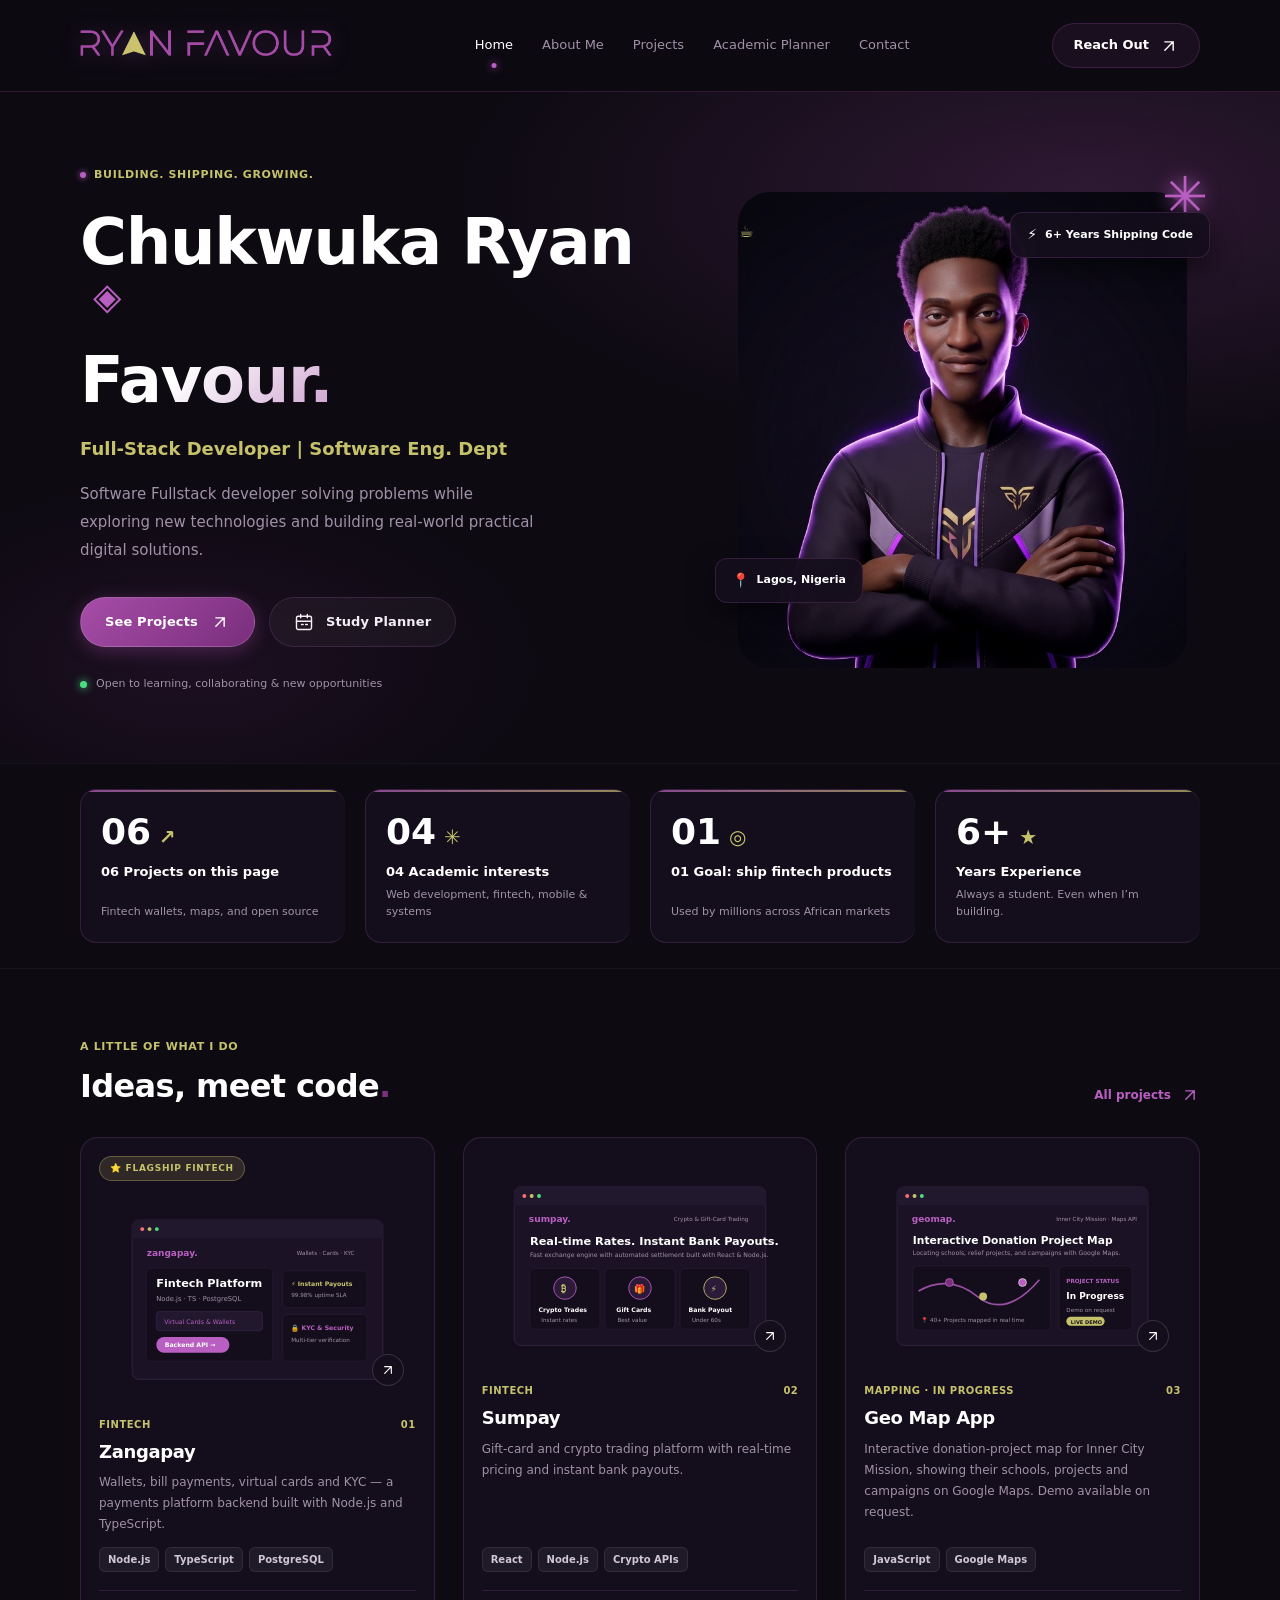
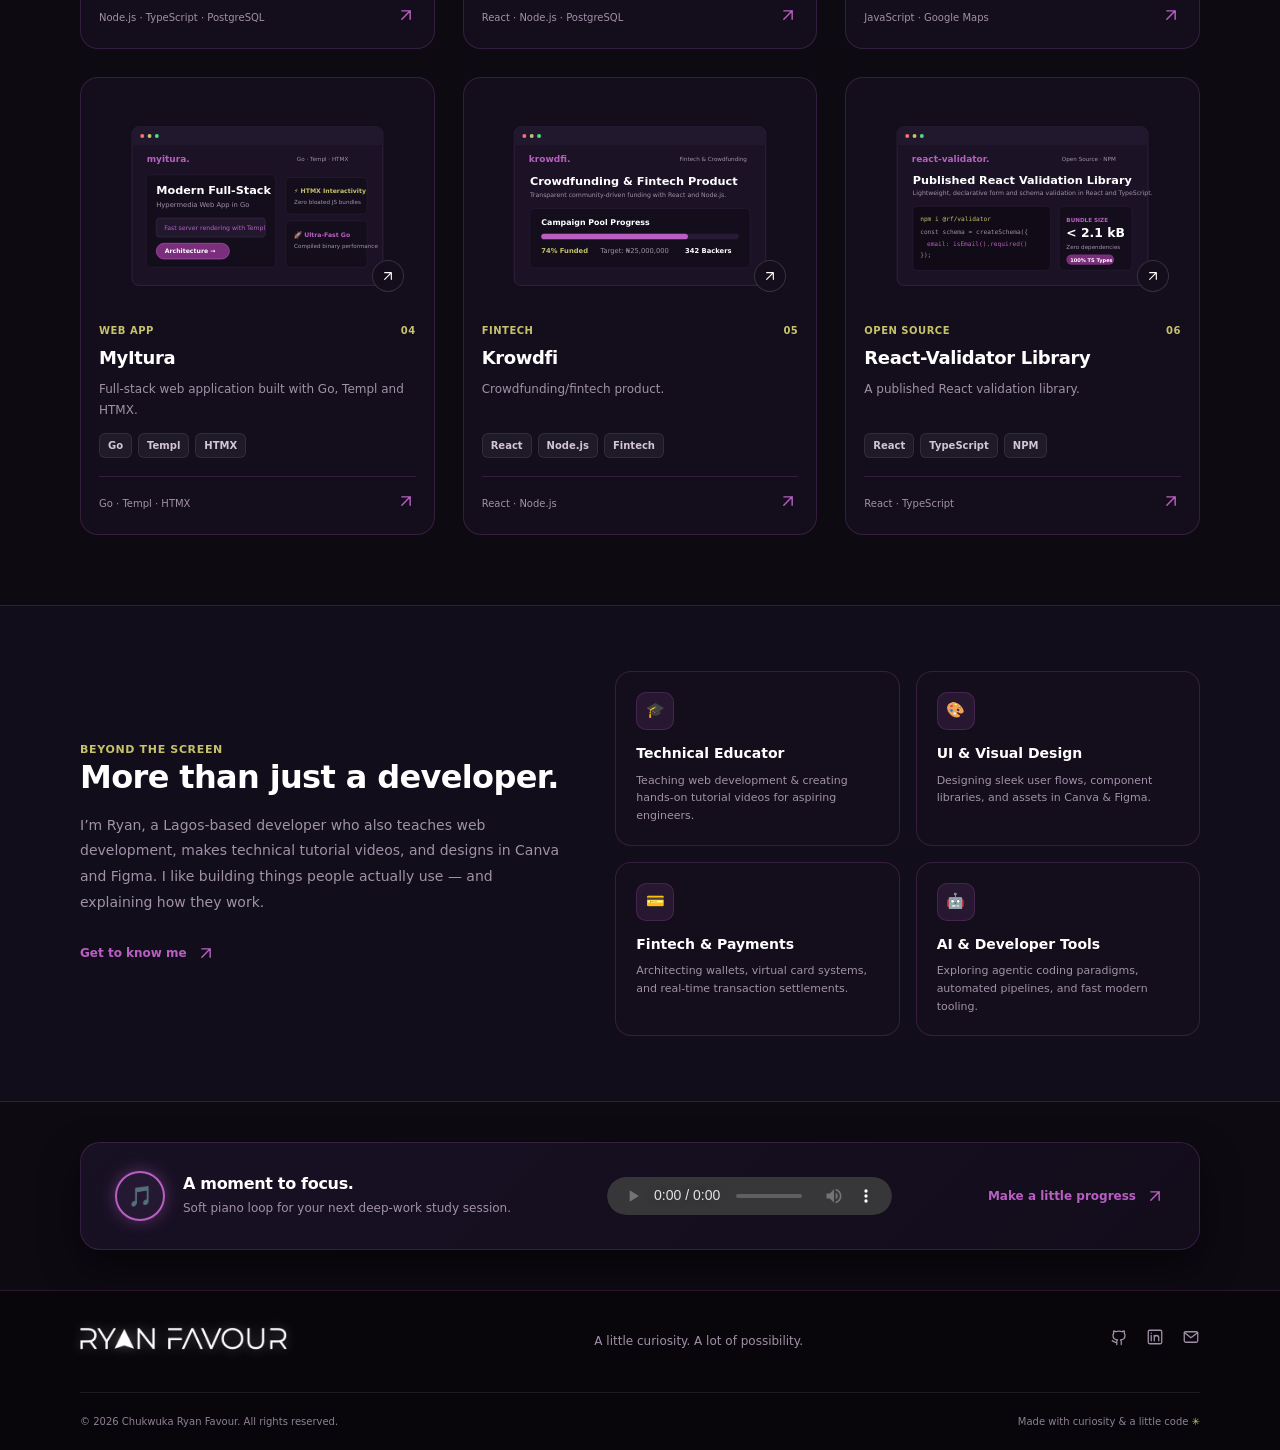
==== commit 2f176b39: "style: format code and update hero image assets - Format HTML and CSS files for consistent spacing -" ====
--- a/index.html
+++ b/index.html
@@ -158,9 +158,7 @@
                         </div>
                     </div>
                     <div class="portrait-wrap">
-                        <div class="portrait-label">
-                            A STUDENT TODAY. A BUILDER ALWAYS.
-                        </div>
+                        <div class="portrait-label">☕︎</div>
                         <div class="floating-badge badge-top">
                             <span class="badge-icon">⚡</span> 6+ Years Shipping
                             Code
@@ -177,10 +175,6 @@
                             <span class="badge-icon">📍</span> Lagos, Nigeria
                         </div>
                         <span class="portrait-spark">✳</span>
-                        <div class="photo-caption">
-                            <span>Chukwuka Ryan Favour</span>
-                            <span>LAGOS, NIGERIA • FULL-STACK DEVELOPER</span>
-                        </div>
                     </div>
                 </div>
             </section>
--- a/css/style.css
+++ b/css/style.css
@@ -375,20 +375,20 @@
     width: 100%;
     aspect-ratio: 1 / 1.06;
     object-fit: cover;
-    /* border-radius: 32px; */
+    border-radius: 32px;
     /* background: var(--portrait); */
     /* border: 1px solid var(--border); */
     /* box-shadow: 0 20px 45px rgba(0, 0, 0, 0.6); */
 }
 .portrait-label {
-    font-size: 9px;
+    font-size: 16px;
     font-weight: 600;
     letter-spacing: 0.1em;
     color: var(--accent);
     position: absolute;
     top: 26px;
-    left: 0;
-    transform: rotate(-90deg) translateX(-100%);
+    left: 50;
+    transform: rotate(0deg) translateX(10%);
     transform-origin: top left;
 }
 .floating-badge {
@@ -429,16 +429,6 @@
     font-size: 55px;
     line-height: 1;
     text-shadow: 0 0 18px var(--primary);
-}
-.photo-caption {
-    display: flex;
-    justify-content: space-between;
-    gap: 8px;
-    margin-top: 16px;
-    font-size: 8px;
-    font-weight: 600;
-    letter-spacing: 0.08em;
-    color: var(--muted);
 }
 
 /* Modular Stats Metric Tiles */
@@ -1713,9 +1703,6 @@
         padding: 8px 12px;
         font-size: 10px;
     }
-    .photo-caption {
-        font-size: 7px;
-    }
     .stats-grid {
         grid-template-columns: 1fr;
         gap: 14px;
